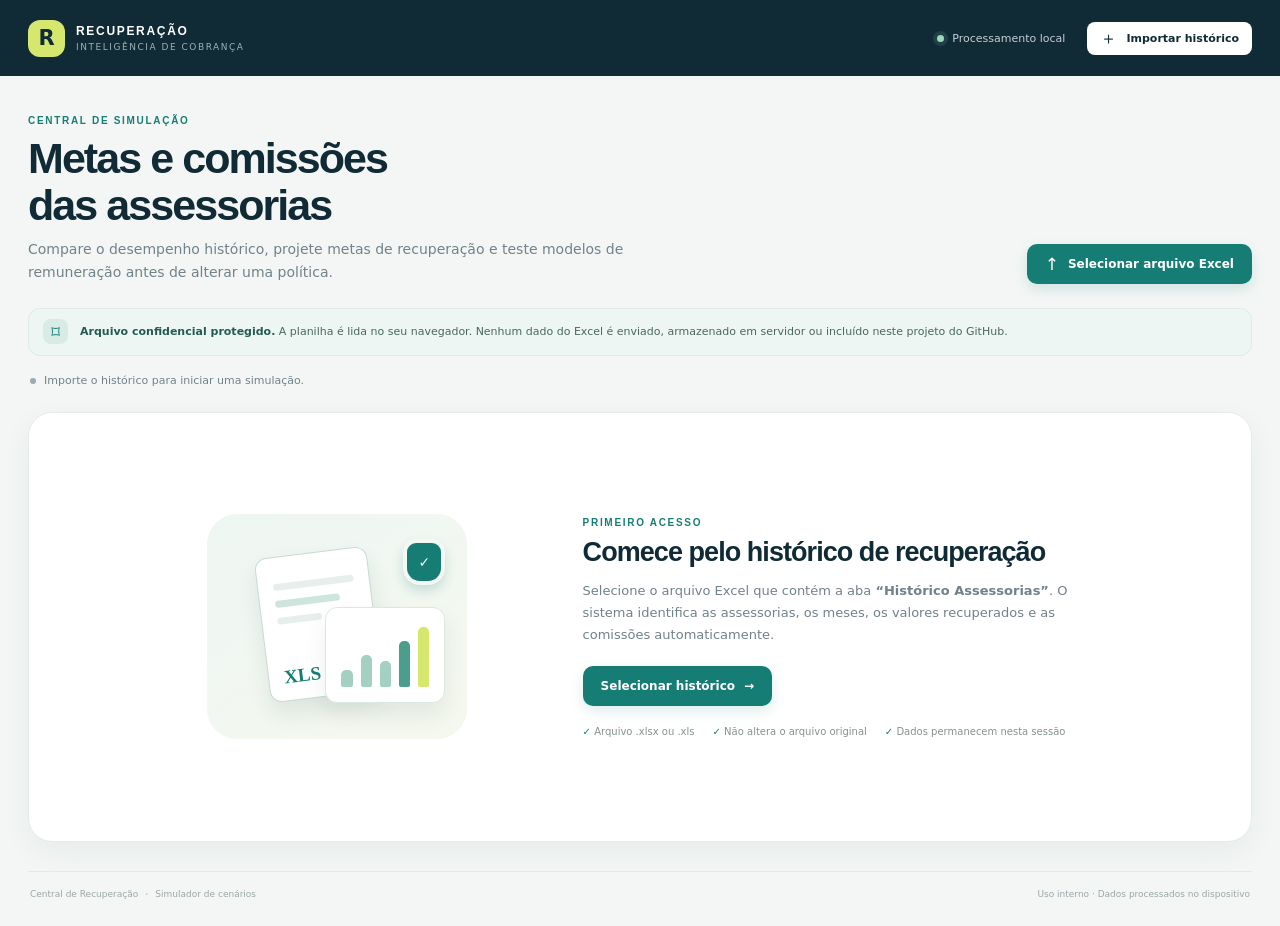
==== index.html @ 7d503f41 "v0.1" ====
<!doctype html>
<html lang="pt-BR">
<head>
  <meta charset="utf-8">
  <meta name="viewport" content="width=device-width, initial-scale=1">
  <meta name="theme-color" content="#102b35">
  <meta name="description" content="Simulador local de metas de recuperação e comissões por assessoria.">
  <title>Simulador de Recuperação | Central de Cobrança</title>
  <link rel="stylesheet" href="./css/styles.css">
  <script defer src="https://cdn.sheetjs.com/xlsx-0.20.3/package/dist/xlsx.full.min.js"></script>
  <script defer src="./js/app.js"></script>
</head>
<body>
  <div class="app-frame">
    <header class="topbar">
      <a class="brand" href="#inicio" aria-label="Central de cobrança - início">
        <span class="brand-mark">R</span>
        <span class="brand-copy"><strong>RECUPERAÇÃO</strong><small>INTELIGÊNCIA DE COBRANÇA</small></span>
      </a>
      <div class="topbar-right">
        <span class="local-indicator"><i></i> Processamento local</span>
        <button class="button button-light button-sm" id="importTopBtn" type="button">
          <span class="button-icon">＋</span> Importar histórico
        </button>
      </div>
    </header>

    <main class="main-content" id="inicio">
      <section class="page-heading">
        <div>
          <p class="eyebrow">CENTRAL DE SIMULAÇÃO</p>
          <h1>Metas e comissões<br class="mobile-break"> das assessorias</h1>
          <p class="heading-description">Compare o desempenho histórico, projete metas de recuperação e teste modelos de remuneração antes de alterar uma política.</p>
        </div>
        <div class="heading-actions">
          <button class="button button-primary" id="importMainBtn" type="button">
            <span class="button-icon">↑</span> Selecionar arquivo Excel
          </button>
          <button class="button button-quiet hidden" id="clearDataBtn" type="button">Remover dados da sessão</button>
          <input class="visually-hidden" id="fileInput" type="file" accept=".xlsx,.xls,.xlsm" aria-label="Selecionar arquivo de histórico">
        </div>
      </section>

      <section class="privacy-strip" aria-label="Aviso de privacidade">
        <span class="privacy-icon">⌑</span>
        <p><strong>Arquivo confidencial protegido.</strong> A planilha é lida no seu navegador. Nenhum dado do Excel é enviado, armazenado em servidor ou incluído neste projeto do GitHub.</p>
      </section>

      <div class="status-line" id="statusLine" role="status" aria-live="polite">
        <span class="status-dot"></span><span id="statusText">Importe o histórico para iniciar uma simulação.</span>
        <span class="status-file" id="statusFile"></span>
      </div>

      <section class="empty-state" id="emptyState">
        <div class="empty-illustration" aria-hidden="true">
          <div class="sheet-shape"><span></span><span></span><span></span><b> XLS</b></div>
          <div class="chart-shape"><i></i><i></i><i></i><i></i><i></i></div>
          <div class="shield-shape">✓</div>
        </div>
        <div class="empty-copy">
          <p class="eyebrow">PRIMEIRO ACESSO</p>
          <h2>Comece pelo histórico de recuperação</h2>
          <p>Selecione o arquivo Excel que contém a aba <strong>“Histórico Assessorias”</strong>. O sistema identifica as assessorias, os meses, os valores recuperados e as comissões automaticamente.</p>
          <button class="button button-primary" id="emptyImportBtn" type="button">Selecionar histórico <span>→</span></button>
          <div class="empty-hints">
            <span>✓ Arquivo .xlsx ou .xls</span>
            <span>✓ Não altera o arquivo original</span>
            <span>✓ Dados permanecem nesta sessão</span>
          </div>
        </div>
      </section>

      <div class="workspace hidden" id="workspace">
        <section class="filter-bar" aria-label="Filtros do relatório">
          <div class="filter-intro"><span class="filter-glyph">≡</span><div><strong>Recorte de análise</strong><small>Defina quais meses entram nos cálculos</small></div></div>
          <div class="filter-control">
            <label for="agencyFilter">Assessoria</label>
            <select id="agencyFilter"><option value="ALL">Todas</option></select>
          </div>
          <div class="filter-control filter-month">
            <label for="startMonth">De</label>
            <select id="startMonth"></select>
          </div>
          <div class="filter-control filter-month">
            <label for="endMonth">Até</label>
            <select id="endMonth"></select>
          </div>
          <label class="toggle-control" for="includePartial"><input id="includePartial" type="checkbox"><span class="toggle-track"></span><span>Incluir mês parcial</span></label>
        </section>

        <div class="data-context" id="dataContext"></div>

        <section class="metric-grid" id="overviewMetrics" aria-label="Indicadores do período">
          <article class="metric-card metric-primary"><div class="metric-label">Recuperação bruta</div><div class="metric-value" id="metricRecovered">—</div><div class="metric-foot" id="metricRecoveredFoot">No período selecionado</div><span class="metric-mark">R$</span></article>
          <article class="metric-card"><div class="metric-label">Recuperação média mensal</div><div class="metric-value" id="metricMonthly">—</div><div class="metric-foot">Soma das médias por assessoria</div><span class="metric-mark">↗</span></article>
          <article class="metric-card"><div class="metric-label">Comissões históricas</div><div class="metric-value" id="metricCommission">—</div><div class="metric-foot">Comissões registradas no período</div><span class="metric-mark">％</span></article>
          <article class="metric-card"><div class="metric-label">Custo sobre recuperação</div><div class="metric-value" id="metricCost">—</div><div class="metric-foot">Comissão ÷ valor recuperado</div><span class="metric-mark">◇</span></article>
        </section>

        <nav class="tabs" aria-label="Seções do simulador" role="tablist">
          <button class="tab-button active" role="tab" aria-selected="true" data-tab="overview">Visão geral</button>
          <button class="tab-button" role="tab" aria-selected="false" data-tab="targets">Simular metas</button>
          <button class="tab-button" role="tab" aria-selected="false" data-tab="commissions">Tabelas de comissão</button>
          <button class="tab-button" role="tab" aria-selected="false" data-tab="policy">Política atual</button>
          <button class="tab-button" role="tab" aria-selected="false" data-tab="history">Histórico detalhado</button>
        </nav>

        <section class="tab-panel" id="panel-overview" role="tabpanel">
          <div class="section-heading">
            <div><p class="eyebrow">LEITURA DO DESEMPENHO</p><h2>Panorama das assessorias</h2><p>Uma leitura consolidada do resultado e do custo de recuperação no recorte escolhido.</p></div>
            <span class="section-chip" id="overviewPeriodChip">—</span>
          </div>
          <div class="overview-grid">
            <article class="surface-card ranking-card">
              <div class="card-heading"><div><h3>Recuperação por assessoria</h3><p>Valor bruto acumulado no período</p></div><span class="mini-legend"><i></i> Recuperado</span></div>
              <div class="ranking-list" id="rankingChart"></div>
            </article>
            <article class="surface-card insight-card">
              <div class="card-heading"><div><h3>Leitura rápida</h3><p>Indicadores para orientar a simulação</p></div><span class="insight-icon">✳</span></div>
              <div class="insight-content" id="insightContent"></div>
            </article>
          </div>
          <article class="surface-card table-card">
            <div class="card-heading"><div><h3>Resumo por assessoria</h3><p>Valores médios por mês com dados disponíveis</p></div><button class="text-button" id="goTargetsBtn" type="button">Simular metas <span>→</span></button></div>
            <div class="table-wrap"><table><thead><tr><th>Assessoria</th><th class="numeric">Meses com dados</th><th class="numeric">Recuperado no período</th><th class="numeric">Média mensal</th><th class="numeric">Comissão média</th><th class="numeric">Custo efetivo</th></tr></thead><tbody id="overviewTableBody"></tbody></table></div>
          </article>
        </section>

        <section class="tab-panel hidden" id="panel-targets" role="tabpanel">
          <div class="section-heading">
            <div><p class="eyebrow">PROJEÇÃO DE RESULTADOS</p><h2>Quanto precisam recuperar?</h2><p>Defina uma meta de crescimento sobre a referência histórica e veja o valor adicional necessário.</p></div>
            <span class="section-chip chip-accent">Simulação editável</span>
          </div>
          <div class="simulator-controls surface-card">
            <div class="control-block control-baseline"><label for="baselineMode">Referência para a meta</label><select id="baselineMode"><option value="average">Média mensal do período</option><option value="last">Último mês completo disponível</option></select><small id="baselineHint">A média considera apenas os meses em que a assessoria possui registro.</small></div>
            <div class="control-block control-basis"><label for="targetBasis">Indicador de recuperação</label><select id="targetBasis"><option value="recovered">Recuperado bruto</option><option value="active">Recuperado ativo</option></select><small>O valor escolhido será a base para calcular a meta.</small></div>
            <div class="control-block control-growth"><div class="growth-label"><label for="growthNumber">Aumento sobre a referência</label><div class="growth-input-wrap"><input id="growthNumber" type="number" min="0" max="300" step="1" value="10"><span>%</span></div></div><input id="growthSlider" type="range" min="0" max="100" step="1" value="10"><div class="range-markers"><span>0%</span><span>50%</span><span>100%</span></div></div>
          </div>
          <div class="target-highlight" id="targetHighlight"></div>
          <article class="surface-card table-card">
            <div class="card-heading"><div><h3>Meta individual por assessoria</h3><p>Projeção mensal e evolução sobre o histórico</p></div><button class="button button-outline button-sm" id="exportTargetsBtn" type="button">↓ Exportar tabela</button></div>
            <div class="table-wrap"><table><thead><tr><th>Assessoria</th><th class="numeric">Base mensal</th><th class="numeric">Meta mensal</th><th class="numeric">Aumento necessário</th><th class="numeric">Projeção anual</th><th class="numeric">Crescimento</th></tr></thead><tbody id="targetsTableBody"></tbody></table></div>
            <p class="table-note">A projeção anual multiplica a meta mensal por 12. É uma referência matemática, não uma previsão de sazonalidade.</p>
          </article>
        </section>

        <section class="tab-panel hidden" id="panel-commissions" role="tabpanel">
          <div class="section-heading">
            <div><p class="eyebrow">CENÁRIOS DE INCENTIVO</p><h2>Monte uma tabela de comissão</h2><p>Teste percentuais crescentes conforme o valor bruto recuperado, por assessoria ou para todas.</p></div>
            <span class="section-chip chip-accent">Não altera a política vigente</span>
          </div>
          <div class="commission-layout">
            <article class="surface-card rule-editor">
              <div class="card-heading"><div><h3>Configuração da tabela</h3><p>Faixas de recuperação e taxas aplicadas</p></div><span class="editor-icon">％</span></div>
              <div class="rule-top-controls">
                <div class="control-block"><label for="ruleScope">Tabela aplicada a</label><select id="ruleScope"><option value="ALL">Todas as assessorias</option></select></div>
                <div class="control-block"><label for="commissionMode">Forma de cálculo</label><select id="commissionMode"><option value="progressive">Progressiva por faixa</option><option value="attained">Taxa da faixa atingida</option></select></div>
              </div>
              <div class="mode-explainer" id="modeExplainer">Na forma progressiva, cada percentual incide apenas sobre a parcela do valor dentro daquela faixa.</div>
              <div class="tier-table-wrap"><table class="tier-table"><thead><tr><th>A partir de</th><th>Taxa</th><th aria-label="Ações"></th></tr></thead><tbody id="tiersTableBody"></tbody></table></div>
              <div class="rule-actions"><button class="button button-outline button-sm" id="addTierBtn" type="button">＋ Adicionar faixa</button><button class="text-button" id="resetRulesBtn" type="button">Restaurar taxa de referência</button></div>
              <div class="reference-rate" id="referenceRate"></div>
              <div class="editor-footnote"><strong>Importante:</strong> a taxa histórica efetiva é uma referência agregada. A comissão original depende também da faixa de atraso e do tipo de contrato; portanto, uma tabela baseada apenas no valor bruto é uma nova hipótese de remuneração, não uma reprodução exata do cálculo atual.</div>
            </article>
            <article class="surface-card commission-preview">
              <div class="card-heading"><div><h3>Prévia da comissão</h3><p>Impacto na meta mensal projetada</p></div><span class="preview-tag">Ao mês</span></div>
              <div id="commissionPreviewMetrics" class="preview-metrics"></div>
              <div class="preview-foot" id="commissionPreviewFoot"></div>
            </article>
          </div>
          <article class="surface-card table-card comparison-card">
            <div class="card-heading"><div><h3>Comparativo de custo por assessoria</h3><p>Comissão histórica média versus novo cenário aplicado à meta</p></div><button class="button button-outline button-sm" id="exportCommissionBtn" type="button">↓ Exportar comparação</button></div>
            <div class="table-wrap"><table><thead><tr><th>Assessoria</th><th class="numeric">Meta de recuperação</th><th class="numeric">Comissão histórica</th><th class="numeric">Comissão simulada</th><th class="numeric">Variação de custo</th><th class="numeric">Líquido após comissão</th></tr></thead><tbody id="commissionTableBody"></tbody></table></div>
            <p class="table-note">O cenário é calculado sobre a meta bruta projetada. Não considera impostos, custos fixos, inadimplência futura ou margem de contribuição da empresa.</p>
          </article>
        </section>

        <section class="tab-panel hidden" id="panel-policy" role="tabpanel">
          <div class="section-heading">
            <div><p class="eyebrow">REFERÊNCIA DO ARQUIVO</p><h2>Política de comissão por atraso</h2><p>Faixas lidas da seção “Política de Comissionamento” da planilha importada.</p></div><span class="section-chip">Somente leitura</span>
          </div>
          <div class="policy-callout"><span class="callout-symbol">i</span><p>Esta tabela é mantida como referência do modelo atual. A simulação por volume recuperado é independente e não substitui automaticamente as regras B2C/B2B por atraso.</p></div>
          <article class="surface-card table-card">
            <div class="card-heading"><div><h3>Percentuais por faixa de atraso</h3><p>Comissão conforme atraso do título</p></div><span class="policy-source" id="policySource">Origem: arquivo importado</span></div>
            <div class="table-wrap"><table><thead><tr><th>Faixa de atraso (dias)</th><th class="numeric">Comissão B2C</th><th class="numeric">Comissão B2B</th></tr></thead><tbody id="policyTableBody"></tbody></table></div>
          </article>
          <div class="policy-foot" id="policyFoot"></div>
        </section>

        <section class="tab-panel hidden" id="panel-history" role="tabpanel">
          <div class="section-heading">
            <div><p class="eyebrow">DADOS DE ORIGEM</p><h2>Histórico detalhado</h2><p>Registros utilizados nos cálculos. Linhas de totalização do Excel são ignoradas para evitar duplicidade.</p></div><button class="button button-outline button-sm" id="exportHistoryBtn" type="button">↓ Exportar histórico filtrado</button>
          </div>
          <div class="history-toolbar"><div class="history-search"><span>⌕</span><input type="search" id="historySearch" placeholder="Buscar assessoria ou mês" aria-label="Buscar assessoria ou mês"></div><span class="history-count" id="historyCount"></span></div>
          <article class="surface-card table-card">
            <div class="table-wrap history-table-wrap"><table><thead><tr><th>Assessoria</th><th>Mês</th><th class="numeric">Cobrança</th><th class="numeric">Recuperado bruto</th><th class="numeric">Ativo</th><th class="numeric">Cancelado</th><th class="numeric">Comissão</th><th class="numeric">Conversão</th><th class="numeric">Custo / recuperação</th></tr></thead><tbody id="historyTableBody"></tbody></table></div>
          </article>
        </section>
      </div>

      <footer class="app-footer"><span>Central de Recuperação <b>·</b> Simulador de cenários</span><span>Uso interno · Dados processados no dispositivo</span></footer>
    </main>
  </div>
  <div class="toast" id="toast" role="status" aria-live="polite"></div>
</body>
</html>
---- css/styles.css ----
:root {
  --ink: #172e37;
  --ink-soft: #38515b;
  --muted: #71828a;
  --muted-2: #93a0a6;
  --line: #e5ebed;
  --line-strong: #d6e0e3;
  --paper: #f3f6f5;
  --surface: #ffffff;
  --navy: #102b35;
  --navy-2: #183d47;
  --teal: #167d75;
  --teal-dark: #0d625c;
  --teal-soft: #e7f4f1;
  --mint: #a8d8c9;
  --lime: #d6e76d;
  --amber: #c78e3e;
  --amber-soft: #fbf3e6;
  --red: #bd5b56;
  --green: #21816c;
  --shadow: 0 10px 30px rgba(18, 48, 58, .055);
  --radius: 18px;
}

* { box-sizing: border-box; }
html { scroll-behavior: smooth; }
body { margin: 0; background: var(--paper); color: var(--ink); font-family: "Segoe UI", system-ui, -apple-system, sans-serif; font-size: 14px; -webkit-font-smoothing: antialiased; }
button, input, select { font: inherit; }
button { cursor: pointer; }
button:focus-visible, input:focus-visible, select:focus-visible { outline: 3px solid rgba(22, 125, 117, .22); outline-offset: 2px; }
.hidden { display: none !important; }
.visually-hidden { position: absolute !important; width: 1px; height: 1px; padding: 0; margin: -1px; overflow: hidden; clip: rect(0,0,0,0); white-space: nowrap; border: 0; }

.app-frame { min-height: 100vh; }
.topbar { height: 76px; padding: 0 max(28px, calc((100vw - 1400px) / 2)); display: flex; align-items: center; justify-content: space-between; background: var(--navy); color: #fff; }
.brand { display: inline-flex; align-items: center; gap: 11px; text-decoration: none; color: inherit; }
.brand-mark { width: 37px; height: 37px; border-radius: 12px; display: grid; place-items: center; color: var(--navy); background: var(--lime); font: 800 21px "Segoe UI", system-ui, sans-serif; }
.brand-copy { display: flex; flex-direction: column; line-height: 1.15; gap: 4px; }
.brand-copy strong { font: 800 12px "Segoe UI", sans-serif; letter-spacing: .14em; }
.brand-copy small { color: #9db3b8; font-size: 9px; letter-spacing: .17em; }
.topbar-right { display: flex; align-items: center; gap: 22px; }
.local-indicator { color: #c2d1d4; font-size: 11px; display: inline-flex; align-items: center; gap: 8px; }
.local-indicator i { width: 7px; height: 7px; background: #9dd8be; border-radius: 50%; box-shadow: 0 0 0 4px rgba(157,216,190,.12); }

.main-content { width: min(1400px, calc(100% - 56px)); margin: 0 auto; padding: 39px 0 22px; }
.page-heading { display: flex; justify-content: space-between; align-items: flex-end; gap: 30px; margin-bottom: 24px; }
.eyebrow { margin: 0 0 9px; color: var(--teal); font: 800 10px "Segoe UI", sans-serif; letter-spacing: .17em; }
h1, h2, h3, p { margin-top: 0; }
h1 { margin-bottom: 9px; color: var(--navy); font: 800 clamp(28px, 3.6vw, 43px)/1.09 "Segoe UI", sans-serif; letter-spacing: -.045em; }
.heading-description { max-width: 660px; margin: 0; color: var(--muted); font-size: 14px; line-height: 1.65; }
.heading-actions { display: flex; align-items: center; gap: 12px; flex-shrink: 0; }
.button { border: 1px solid transparent; border-radius: 10px; display: inline-flex; align-items: center; justify-content: center; gap: 9px; padding: 12px 17px; font-weight: 700; font-size: 12px; transition: transform .15s ease, background .15s ease, border-color .15s ease; }
.button:hover { transform: translateY(-1px); }
.button-primary { color: #fff; background: var(--teal); box-shadow: 0 5px 13px rgba(22,125,117,.15); }
.button-primary:hover { background: var(--teal-dark); }
.button-light { color: var(--navy); background: #fff; }
.button-light:hover { background: var(--lime); }
.button-outline { color: var(--teal-dark); background: #fff; border-color: #cbdedb; }
.button-outline:hover { background: var(--teal-soft); border-color: #a9cfca; }
.button-quiet { padding: 9px 11px; color: var(--muted); background: transparent; font-size: 11px; }
.button-quiet:hover { color: var(--red); background: #fff1ef; }
.button-sm { padding: 9px 12px; font-size: 11px; border-radius: 8px; }
.button-icon { font-size: 17px; font-weight: 500; line-height: 10px; }

.privacy-strip { min-height: 48px; padding: 10px 14px; display: flex; align-items: center; gap: 12px; border: 1px solid #dcebe6; border-radius: 12px; background: #edf6f2; color: #49675f; }
.privacy-icon { flex: 0 0 25px; width: 25px; height: 25px; display: grid; place-items: center; border-radius: 8px; color: var(--teal); background: #d8ebe4; font-size: 17px; }
.privacy-strip p { margin: 0; font-size: 11px; line-height: 1.5; }
.privacy-strip strong { color: #245b50; }
.status-line { min-height: 28px; margin: 11px 2px 17px; display: flex; align-items: center; gap: 8px; color: var(--muted); font-size: 11px; }
.status-dot { width: 6px; height: 6px; border-radius: 50%; background: #9cabb0; }
.status-line.success .status-dot { background: var(--green); }
.status-line.error .status-dot { background: var(--red); }
.status-file { margin-left: auto; max-width: 40%; overflow: hidden; text-overflow: ellipsis; white-space: nowrap; color: #9aa7ac; }

.empty-state { min-height: 430px; padding: 54px 8%; display: flex; align-items: center; justify-content: center; gap: clamp(40px, 9vw, 125px); border: 1px solid var(--line); border-radius: 24px; background: var(--surface); box-shadow: var(--shadow); }
.empty-illustration { width: 260px; height: 225px; flex: 0 0 260px; position: relative; border-radius: 30px; background: linear-gradient(145deg, #eef6f3, #f5f8ee); }
.sheet-shape { position: absolute; width: 113px; height: 145px; left: 55px; top: 38px; padding: 26px 15px 12px; display: flex; flex-direction: column; gap: 10px; border: 1px solid #c7dbd3; border-radius: 12px; background: white; box-shadow: 0 12px 22px rgba(22,68,63,.1); transform: rotate(-7deg); }
.sheet-shape span { height: 7px; border-radius: 3px; background: #e7efeb; }
.sheet-shape span:nth-child(2) { width: 80%; background: #cde5dc; }
.sheet-shape span:nth-child(3) { width: 55%; }
.sheet-shape b { position: absolute; left: 15px; bottom: 12px; color: var(--teal); font: 800 19px "Segoe UI"; }
.chart-shape { position: absolute; right: 22px; bottom: 36px; height: 96px; width: 120px; padding: 15px; display: flex; align-items: flex-end; gap: 8px; border: 1px solid #dbe8e1; border-radius: 12px; background: #fff; box-shadow: 0 12px 22px rgba(22,68,63,.08); }
.chart-shape i { flex: 1; border-radius: 5px 5px 2px 2px; background: #a4d0c2; }
.chart-shape i:nth-child(1) { height: 28%; }
.chart-shape i:nth-child(2) { height: 50%; }
.chart-shape i:nth-child(3) { height: 42%; }
.chart-shape i:nth-child(4) { height: 72%; background: #4b9e8b; }
.chart-shape i:nth-child(5) { height: 95%; background: var(--lime); }
.shield-shape { position: absolute; right: 22px; top: 25px; width: 42px; height: 46px; display: grid; place-items: center; color: #fff; background: var(--teal); border: 4px solid #f4f8f4; border-radius: 13px 13px 17px 17px; font-weight: 800; box-shadow: 0 6px 12px rgba(22,125,117,.2); }
.empty-copy { max-width: 490px; }
.empty-copy h2 { margin-bottom: 11px; color: var(--navy); font: 800 27px/1.18 "Segoe UI", sans-serif; letter-spacing: -.035em; }
.empty-copy > p:not(.eyebrow) { margin-bottom: 20px; color: var(--muted); line-height: 1.7; font-size: 13px; }
.empty-hints { display: flex; flex-wrap: wrap; gap: 10px 18px; margin-top: 20px; color: #84928f; font-size: 10px; }
.empty-hints span::first-letter { color: var(--teal); }

.workspace { animation: fade-in .25s ease both; }
@keyframes fade-in { from { opacity: .35; transform: translateY(5px); } to { opacity: 1; transform: none; } }
.filter-bar { min-height: 82px; padding: 15px 18px; display: flex; align-items: center; gap: 16px; border: 1px solid var(--line); border-radius: 15px; background: var(--surface); box-shadow: var(--shadow); }
.filter-intro { min-width: 185px; display: flex; align-items: center; gap: 10px; margin-right: auto; }
.filter-glyph { width: 35px; height: 35px; display: grid; place-items: center; border-radius: 10px; background: var(--teal-soft); color: var(--teal); font-size: 20px; }
.filter-intro strong { display: block; margin-bottom: 4px; font-size: 12px; }
.filter-intro small { color: var(--muted-2); font-size: 10px; }
.filter-control { min-width: 135px; display: flex; flex-direction: column; gap: 5px; }
.filter-control label, .control-block label { color: #718189; font-size: 10px; font-weight: 700; }
select, .history-search input { height: 34px; padding: 0 30px 0 10px; border: 1px solid var(--line-strong); border-radius: 8px; color: var(--ink); background: #fff; font-size: 11px; font-weight: 600; }
select { appearance: none; background-image: url("data:image/svg+xml,%3Csvg xmlns='http://www.w3.org/2000/svg' width='12' height='12' viewBox='0 0 12 12'%3E%3Cpath d='m2 4 4 4 4-4' fill='none' stroke='%237b8b91' stroke-width='1.4'/%3E%3C/svg%3E"); background-repeat: no-repeat; background-position: right 10px center; }
.toggle-control { display: flex; align-items: center; gap: 8px; color: #63747b; font-size: 10px; white-space: nowrap; cursor: pointer; }
.toggle-control input { position: absolute; opacity: 0; }
.toggle-track { width: 30px; height: 17px; padding: 2px; display: block; border-radius: 20px; background: #d8e0e2; transition: background .15s; }
.toggle-track::after { content: ""; display: block; width: 13px; height: 13px; border-radius: 50%; background: white; box-shadow: 0 1px 3px #83929755; transition: transform .15s; }
.toggle-control input:checked + .toggle-track { background: var(--teal); }
.toggle-control input:checked + .toggle-track::after { transform: translateX(13px); }
.data-context { margin: 11px 2px 16px; color: #84939a; font-size: 10px; }
.data-context strong { color: var(--ink-soft); }

.metric-grid { display: grid; grid-template-columns: repeat(4, 1fr); gap: 14px; margin-bottom: 22px; }
.metric-card { position: relative; min-height: 117px; padding: 17px 19px; overflow: hidden; border: 1px solid var(--line); border-radius: 15px; background: white; box-shadow: var(--shadow); }
.metric-primary { color: #fff; border-color: var(--navy); background: var(--navy); }
.metric-label { position: relative; z-index: 1; margin-bottom: 12px; color: #8b999e; font-size: 10px; font-weight: 700; letter-spacing: .02em; }
.metric-primary .metric-label { color: #afc2c5; }
.metric-value { position: relative; z-index: 1; color: var(--navy); font: 800 clamp(19px, 2vw, 25px)/1 "Segoe UI", sans-serif; letter-spacing: -.04em; }
.metric-primary .metric-value { color: #fff; }
.metric-foot { position: relative; z-index: 1; margin-top: 9px; color: #a0adb1; font-size: 9px; }
.metric-primary .metric-foot { color: #93b5b3; }
.metric-mark { position: absolute; right: 15px; top: 14px; color: #e0e9e8; font: 800 33px "Segoe UI"; opacity: .48; }
.metric-primary .metric-mark { color: #8cbcb2; opacity: .25; }

.tabs { margin: 0 0 18px; display: flex; gap: 5px; padding: 5px; width: fit-content; max-width: 100%; overflow-x: auto; border: 1px solid var(--line); border-radius: 12px; background: #eaf0ee; }
.tab-button { min-height: 35px; padding: 0 16px; border: 0; border-radius: 8px; background: transparent; color: #78878c; white-space: nowrap; font-size: 11px; font-weight: 700; }
.tab-button:hover { color: var(--teal-dark); }
.tab-button.active { color: var(--navy); background: #fff; box-shadow: 0 2px 7px rgba(24,54,60,.08); }
.tab-panel { animation: fade-in .2s ease both; }
.section-heading { margin: 27px 0 17px; display: flex; align-items: flex-end; justify-content: space-between; gap: 20px; }
.section-heading .eyebrow { margin-bottom: 6px; }
.section-heading h2 { margin-bottom: 5px; color: var(--navy); font: 800 24px "Segoe UI", sans-serif; letter-spacing: -.035em; }
.section-heading p:not(.eyebrow) { margin-bottom: 0; color: var(--muted); font-size: 11px; line-height: 1.5; }
.section-chip { padding: 7px 10px; flex-shrink: 0; border: 1px solid var(--line); border-radius: 20px; color: #78888e; background: #fff; font-size: 10px; font-weight: 700; }
.chip-accent { border-color: #d5e9df; color: var(--teal); background: #edf7f2; }
.surface-card { border: 1px solid var(--line); border-radius: var(--radius); background: #fff; box-shadow: var(--shadow); }
.overview-grid { display: grid; grid-template-columns: 1.55fr 1fr; gap: 15px; margin-bottom: 15px; }
.ranking-card, .insight-card { min-height: 265px; padding: 20px 22px; }
.card-heading { min-height: 37px; margin-bottom: 15px; display: flex; align-items: flex-start; justify-content: space-between; gap: 15px; }
.card-heading h3 { margin: 0 0 4px; color: var(--navy); font: 800 14px "Segoe UI", sans-serif; letter-spacing: -.02em; }
.card-heading p { margin: 0; color: var(--muted-2); font-size: 10px; }
.mini-legend { color: #7d8e93; font-size: 9px; display: inline-flex; align-items: center; gap: 6px; }
.mini-legend i { width: 7px; height: 7px; border-radius: 2px; background: var(--teal); }
.ranking-list { display: flex; flex-direction: column; gap: 14px; padding-top: 7px; }
.ranking-row { display: grid; grid-template-columns: 92px 1fr 116px; align-items: center; gap: 13px; }
.ranking-name { color: #50646c; font-size: 10px; font-weight: 700; }
.ranking-track { height: 9px; overflow: hidden; border-radius: 9px; background: #edf1f0; }
.ranking-fill { height: 100%; border-radius: inherit; background: linear-gradient(90deg, #5aa796, #167d75); }
.ranking-value { color: #53666d; text-align: right; font: 700 10px "Segoe UI"; font-variant-numeric: tabular-nums; }
.insight-icon, .editor-icon { width: 31px; height: 31px; display: grid; place-items: center; flex-shrink: 0; border-radius: 9px; color: var(--teal); background: var(--teal-soft); font-size: 18px; }
.insight-content { display: grid; grid-template-columns: 1fr 1fr; gap: 12px; }
.insight-item { padding: 12px; border-radius: 11px; background: #f6f8f7; }
.insight-item span { display: block; margin-bottom: 7px; color: #8a989d; font-size: 9px; }
.insight-item strong { display: block; color: var(--navy); font: 800 16px "Segoe UI"; letter-spacing: -.03em; }
.insight-item small { display: block; margin-top: 4px; color: #94a0a3; font-size: 9px; line-height: 1.4; }
.insight-message { grid-column: 1/-1; padding: 10px 12px; border-left: 3px solid var(--lime); color: #65777d; background: #f9faf6; font-size: 10px; line-height: 1.55; }
.table-card { padding: 20px 22px 15px; margin-bottom: 15px; }
.table-card .card-heading { align-items: center; }
.text-button { padding: 5px 0; border: 0; color: var(--teal); background: transparent; font-size: 10px; font-weight: 800; white-space: nowrap; }
.text-button:hover { color: var(--teal-dark); }
.text-button span { font-size: 15px; vertical-align: -1px; }
.table-wrap { width: 100%; overflow-x: auto; }
table { width: 100%; border-collapse: collapse; font-size: 10px; }
th { padding: 11px 10px; border-bottom: 1px solid var(--line); color: #8b999e; text-align: left; font-size: 9px; font-weight: 800; letter-spacing: .045em; white-space: nowrap; }
td { padding: 12px 10px; border-bottom: 1px solid #edf0f0; color: #53666d; white-space: nowrap; }
tbody tr:last-child td { border-bottom: 0; }
tbody tr:hover td { background: #fafcfb; }
td:first-child { color: var(--navy); font-weight: 700; }
.numeric { text-align: right; font-variant-numeric: tabular-nums; }
.positive { color: var(--green) !important; }
.negative { color: var(--red) !important; }
.table-note { margin: 11px 0 0; color: #92a0a4; font-size: 9px; line-height: 1.5; }

.simulator-controls { padding: 19px 21px; display: grid; grid-template-columns: 1fr 1fr 1.2fr; align-items: center; gap: 22px; }
.control-block { min-width: 0; display: flex; flex-direction: column; gap: 8px; }
.control-block select { width: 100%; height: 39px; }
.control-block small { color: #98a4a7; font-size: 9px; line-height: 1.45; }
.growth-label { display: flex; justify-content: space-between; align-items: center; gap: 10px; }
.growth-label label { color: #718189; font-size: 10px; font-weight: 700; }
.growth-input-wrap { display: flex; align-items: center; gap: 4px; }
.growth-input-wrap input { width: 56px; height: 31px; padding: 0 6px; border: 1px solid #cfe0dc; border-radius: 7px; color: var(--teal-dark); font: 800 14px "Segoe UI"; text-align: center; }
.growth-input-wrap span { color: var(--teal); font-weight: 800; }
input[type=range] { width: 100%; accent-color: var(--teal); cursor: pointer; }
.range-markers { margin-top: -5px; display: flex; justify-content: space-between; color: #a0aaad; font-size: 9px; }
.target-highlight { margin: 15px 0; padding: 17px 20px; display: grid; grid-template-columns: minmax(180px, 1fr) repeat(3, minmax(130px, .75fr)); align-items: center; gap: 18px; border-radius: 14px; background: var(--navy); color: white; }
.target-intro span { display: block; margin-bottom: 5px; color: #9cb7b9; font-size: 9px; font-weight: 700; letter-spacing: .08em; text-transform: uppercase; }
.target-intro strong { display: block; color: #fff; font: 800 18px "Segoe UI"; }
.target-kpi { padding-left: 18px; border-left: 1px solid #ffffff25; }
.target-kpi span { display: block; margin-bottom: 6px; color: #a4bbbd; font-size: 9px; }
.target-kpi strong { color: #fff; font: 800 17px "Segoe UI"; }
.target-kpi strong.accent { color: var(--lime); }

.commission-layout { display: grid; grid-template-columns: minmax(0, 1.35fr) minmax(300px, .75fr); align-items: stretch; gap: 15px; }
.rule-editor, .commission-preview { padding: 20px 22px; }
.rule-top-controls { display: grid; grid-template-columns: 1fr 1fr; gap: 13px; margin-bottom: 13px; }
.rule-top-controls select { width: 100%; }
.mode-explainer { min-height: 38px; margin-bottom: 13px; padding: 10px 12px; border-radius: 9px; color: #62777c; background: #f2f7f5; font-size: 9px; line-height: 1.5; }
.tier-table-wrap { border: 1px solid var(--line); border-radius: 10px; overflow-x: auto; }
.tier-table th { background: #f8faf9; }
.tier-table td { padding: 8px 10px; }
.tier-table input { width: 100%; min-width: 100px; height: 31px; padding: 0 8px; border: 1px solid #dbe5e3; border-radius: 6px; color: #304951; font-size: 10px; font-weight: 700; }
.tier-table input.rate-input { width: 75px; min-width: 75px; color: var(--teal-dark); }
.tier-delete { width: 25px; height: 25px; border: 0; border-radius: 6px; color: #a4afb1; background: transparent; font-size: 17px; }
.tier-delete:hover { color: var(--red); background: #fff0ee; }
.rule-actions { margin-top: 12px; display: flex; align-items: center; justify-content: space-between; gap: 10px; }
.reference-rate { margin-top: 16px; padding-top: 13px; border-top: 1px solid var(--line); color: #859398; font-size: 9px; line-height: 1.5; }
.reference-rate strong { color: var(--teal-dark); }
.editor-footnote { margin-top: 12px; padding: 12px; border-radius: 9px; color: #886d48; background: #fbf6eb; font-size: 9px; line-height: 1.55; }
.editor-footnote strong { color: #79572e; }
.preview-tag { padding: 6px 9px; border-radius: 15px; color: var(--teal); background: var(--teal-soft); font-size: 9px; font-weight: 800; }
.preview-metrics { display: flex; flex-direction: column; gap: 0; }
.preview-line { padding: 14px 0; display: flex; align-items: center; justify-content: space-between; gap: 14px; border-bottom: 1px solid #edf1f0; }
.preview-line span { color: #7e8d91; font-size: 10px; }
.preview-line strong { color: var(--navy); font: 800 16px "Segoe UI"; text-align: right; }
.preview-line.primary strong { color: var(--teal); font-size: 21px; }
.preview-line small { display: block; margin-top: 3px; color: #9aa5a8; font-size: 9px; text-align: right; }
.preview-foot { margin-top: 14px; padding: 11px 12px; border-radius: 9px; color: #688078; background: #f0f7f3; font-size: 9px; line-height: 1.5; }
.comparison-card { margin-top: 15px; }

.policy-callout { margin: 15px 0; padding: 13px 15px; display: flex; align-items: center; gap: 11px; border: 1px solid #e9e3d4; border-radius: 11px; background: #fcf8f0; }
.callout-symbol { width: 23px; height: 23px; flex: 0 0 23px; display: grid; place-items: center; border-radius: 50%; color: #8c6c3e; background: #f2e7d1; font: 800 12px "Segoe UI"; }
.policy-callout p { margin: 0; color: #806f54; font-size: 10px; line-height: 1.55; }
.policy-source { color: #97a3a5; font-size: 9px; }
.policy-foot { margin-top: 12px; color: #849398; font-size: 10px; line-height: 1.6; }
.history-toolbar { margin: 15px 0 11px; display: flex; align-items: center; justify-content: space-between; gap: 15px; }
.history-search { width: min(300px, 100%); position: relative; }
.history-search > span { position: absolute; left: 10px; top: 7px; z-index: 1; color: #91a0a3; font-size: 16px; }
.history-search input { width: 100%; padding-left: 31px; }
.history-count { color: #97a3a6; font-size: 9px; }
.history-table-wrap { max-height: 480px; }
.history-table-wrap thead { position: sticky; top: 0; z-index: 1; background: #fff; }

.app-footer { margin-top: 29px; padding: 17px 2px 5px; display: flex; align-items: center; justify-content: space-between; gap: 15px; border-top: 1px solid #e2e9e7; color: #9aa7a8; font-size: 9px; }
.app-footer b { padding: 0 4px; color: #c1ccca; }
.toast { position: fixed; right: 24px; bottom: 22px; z-index: 10; max-width: min(420px, calc(100vw - 48px)); padding: 12px 16px; border-radius: 10px; color: white; background: var(--navy); box-shadow: 0 12px 28px #0f2b3535; font-size: 11px; opacity: 0; transform: translateY(9px); pointer-events: none; transition: all .2s ease; }
.toast.show { opacity: 1; transform: none; }
.toast.error { background: #823d3a; }

@media (max-width: 1100px) {
  .main-content { width: min(100% - 40px, 980px); }
  .filter-bar { flex-wrap: wrap; gap: 13px; }
  .filter-intro { flex-basis: 100%; }
  .filter-control { flex: 1; min-width: 110px; }
  .toggle-control { margin-top: 15px; }
  .metric-grid { grid-template-columns: repeat(2, 1fr); }
  .overview-grid { grid-template-columns: 1fr; }
  .target-highlight { grid-template-columns: repeat(3, 1fr); }
  .target-intro { grid-column: 1/-1; }
  .target-kpi:first-of-type { padding-left: 0; border-left: 0; }
}
@media (max-width: 760px) {
  .topbar { height: 65px; padding: 0 18px; }
  .brand-mark { width: 33px; height: 33px; }
  .brand-copy strong { font-size: 10px; }
  .brand-copy small { font-size: 8px; }
  .topbar-right { gap: 10px; }
  .topbar-right .local-indicator { display: none; }
  .topbar-right .button { padding: 9px 10px; font-size: 10px; }
  .main-content { width: calc(100% - 30px); padding-top: 28px; }
  .page-heading { display: block; margin-bottom: 20px; }
  h1 { font-size: 34px; }
  .mobile-break { display: none; }
  .heading-description { font-size: 12px; }
  .heading-actions { margin-top: 17px; }
  .heading-actions .button-primary { width: 100%; }
  .privacy-strip { align-items: flex-start; }
  .privacy-strip p { font-size: 10px; }
  .status-file { max-width: 35%; }
  .empty-state { min-height: auto; padding: 30px 22px; display: block; }
  .empty-illustration { width: 220px; height: 175px; margin: 0 auto 30px; transform: scale(.85); transform-origin: center; }
  .empty-copy h2 { font-size: 23px; }
  .empty-copy > p:not(.eyebrow) { font-size: 12px; }
  .empty-hints { gap: 8px 12px; font-size: 9px; }
  .filter-bar { padding: 15px; gap: 12px; }
  .filter-intro { min-width: 100%; }
  .filter-control { min-width: calc(50% - 8px); }
  .filter-month { min-width: calc(50% - 8px); }
  .toggle-control { margin-top: 0; flex-basis: 100%; }
  .metric-grid { gap: 9px; }
  .metric-card { min-height: 105px; padding: 14px; }
  .metric-value { font-size: 20px; }
  .metric-label { font-size: 9px; }
  .metric-foot { font-size: 8px; }
  .metric-mark { right: 10px; top: 9px; font-size: 25px; }
  .tabs { width: 100%; border-radius: 10px; }
  .tab-button { padding: 0 12px; font-size: 10px; }
  .section-heading { align-items: flex-start; margin-top: 23px; }
  .section-heading h2 { font-size: 21px; }
  .section-chip { font-size: 8px; padding: 6px 8px; }
  .ranking-card, .insight-card, .table-card, .rule-editor, .commission-preview { padding: 16px; }
  .ranking-row { grid-template-columns: 72px 1fr 95px; gap: 8px; }
  .ranking-name, .ranking-value { font-size: 9px; }
  .insight-content { gap: 8px; }
  .insight-item { padding: 10px; }
  .insight-item strong { font-size: 14px; }
  .simulator-controls { grid-template-columns: 1fr; gap: 15px; padding: 16px; }
  .target-highlight { padding: 16px; grid-template-columns: 1fr 1fr; gap: 14px; }
  .target-intro { grid-column: 1/-1; }
  .target-kpi { padding-left: 12px; }
  .target-kpi:nth-of-type(2) { padding-left: 0; border-left: 0; }
  .target-kpi strong { font-size: 15px; }
  .commission-layout { grid-template-columns: 1fr; }
  .rule-top-controls { grid-template-columns: 1fr; }
  .rule-actions { align-items: flex-start; flex-direction: column; }
  .history-toolbar { align-items: flex-start; flex-direction: column; }
  .app-footer { align-items: flex-start; flex-direction: column; gap: 7px; }
}
@media (max-width: 420px) {
  .topbar-right .button { font-size: 0; width: 37px; height: 37px; padding: 0; }
  .topbar-right .button-icon { font-size: 20px; }
  .metric-grid { grid-template-columns: 1fr 1fr; }
  .metric-card { min-height: 99px; }
  .metric-value { font-size: 17px; }
  .ranking-row { grid-template-columns: 62px 1fr 83px; }
  .ranking-value { font-size: 8px; }
  .section-heading { display: block; }
  .section-chip { display: inline-block; margin-top: 10px; }
  .target-kpi strong { font-size: 13px; }
}
@media print {
  body { background: #fff; }
  .topbar, .privacy-strip, .heading-actions, .filter-bar, .tabs, .button, .text-button, .app-footer, .status-line { display: none !important; }
  .main-content { width: 100%; padding: 0; }
  .surface-card, .metric-card { box-shadow: none; break-inside: avoid; }
  .tab-panel.hidden { display: none !important; }
  .tab-panel:not(.hidden) { display: block !important; }
}

.empty-state.drag-over, .page-heading.drag-over { outline: 2px dashed var(--teal); outline-offset: 5px; background-color: #f6fbf8; }
.muted-empty { color: #93a0a4; font-size: 10px; }
@media (prefers-reduced-motion: reduce) { *, *::before, *::after { scroll-behavior: auto !important; animation-duration: .01ms !important; animation-iteration-count: 1 !important; transition-duration: .01ms !important; } }
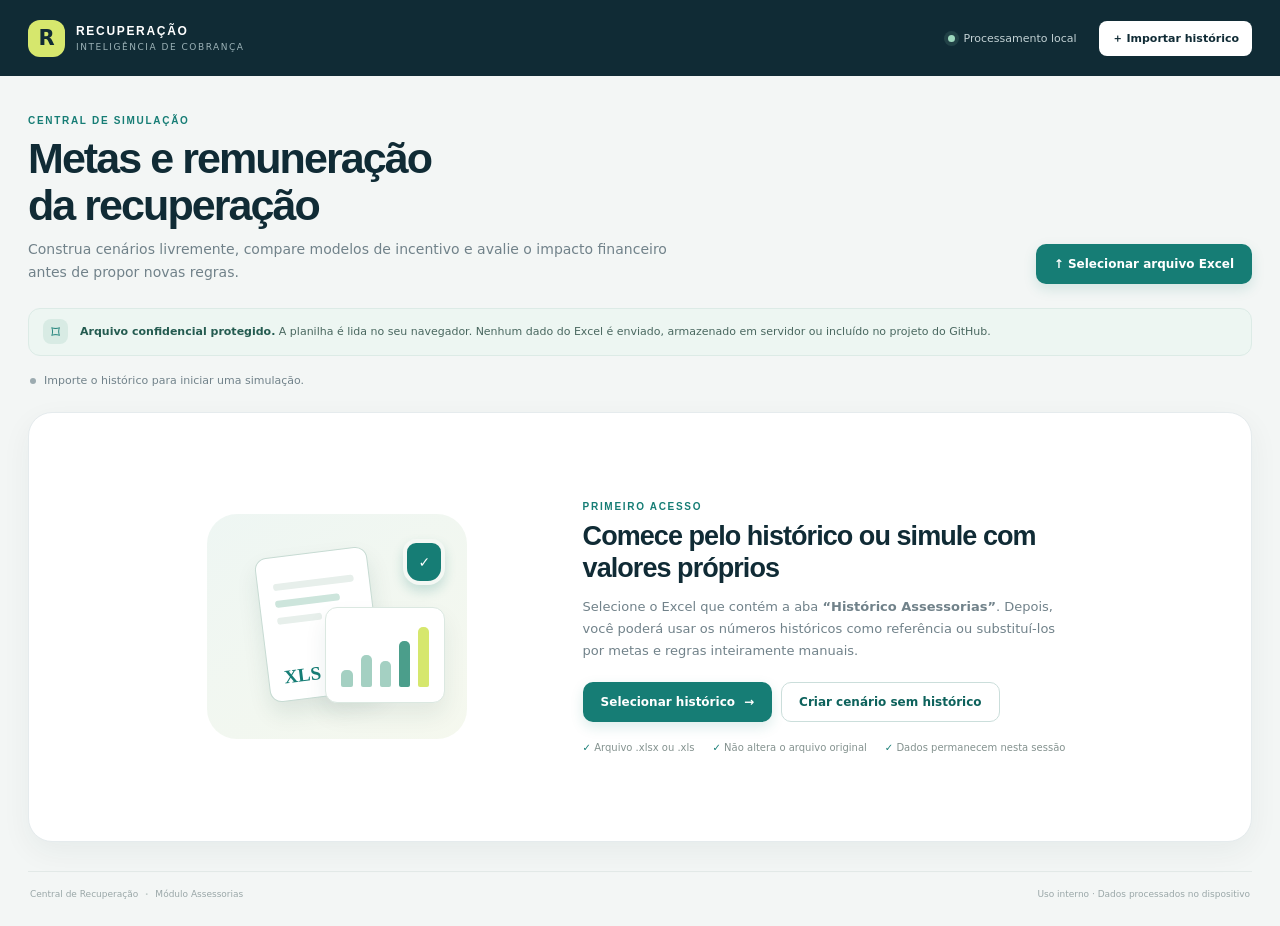
==== commit 8752b512: "v0.2" ====
--- a/index.html
+++ b/index.html
@@ -4,8 +4,8 @@
   <meta charset="utf-8">
   <meta name="viewport" content="width=device-width, initial-scale=1">
   <meta name="theme-color" content="#102b35">
-  <meta name="description" content="Simulador local de metas de recuperação e comissões por assessoria.">
-  <title>Simulador de Recuperação | Central de Cobrança</title>
+  <meta name="description" content="Simulador local de metas e comissões para assessorias de cobrança.">
+  <title>Central de Recuperação | Assessorias</title>
   <link rel="stylesheet" href="./css/styles.css">
   <script defer src="https://cdn.sheetjs.com/xlsx-0.20.3/package/dist/xlsx.full.min.js"></script>
   <script defer src="./js/app.js"></script>
@@ -13,15 +13,13 @@
 <body>
   <div class="app-frame">
     <header class="topbar">
-      <a class="brand" href="#inicio" aria-label="Central de cobrança - início">
+      <a class="brand" href="#inicio" aria-label="Central de recuperação - início">
         <span class="brand-mark">R</span>
         <span class="brand-copy"><strong>RECUPERAÇÃO</strong><small>INTELIGÊNCIA DE COBRANÇA</small></span>
       </a>
       <div class="topbar-right">
         <span class="local-indicator"><i></i> Processamento local</span>
-        <button class="button button-light button-sm" id="importTopBtn" type="button">
-          <span class="button-icon">＋</span> Importar histórico
-        </button>
+        <button class="button button-light button-sm" id="importTopBtn" type="button">＋ Importar histórico</button>
       </div>
     </header>
 
@@ -29,13 +27,11 @@
       <section class="page-heading">
         <div>
           <p class="eyebrow">CENTRAL DE SIMULAÇÃO</p>
-          <h1>Metas e comissões<br class="mobile-break"> das assessorias</h1>
-          <p class="heading-description">Compare o desempenho histórico, projete metas de recuperação e teste modelos de remuneração antes de alterar uma política.</p>
+          <h1>Metas e remuneração<br class="mobile-break"> da recuperação</h1>
+          <p class="heading-description">Construa cenários livremente, compare modelos de incentivo e avalie o impacto financeiro antes de propor novas regras.</p>
         </div>
         <div class="heading-actions">
-          <button class="button button-primary" id="importMainBtn" type="button">
-            <span class="button-icon">↑</span> Selecionar arquivo Excel
-          </button>
+          <button class="button button-primary" id="importMainBtn" type="button">↑ Selecionar arquivo Excel</button>
           <button class="button button-quiet hidden" id="clearDataBtn" type="button">Remover dados da sessão</button>
           <input class="visually-hidden" id="fileInput" type="file" accept=".xlsx,.xls,.xlsm" aria-label="Selecionar arquivo de histórico">
         </div>
@@ -43,7 +39,7 @@
 
       <section class="privacy-strip" aria-label="Aviso de privacidade">
         <span class="privacy-icon">⌑</span>
-        <p><strong>Arquivo confidencial protegido.</strong> A planilha é lida no seu navegador. Nenhum dado do Excel é enviado, armazenado em servidor ou incluído neste projeto do GitHub.</p>
+        <p><strong>Arquivo confidencial protegido.</strong> A planilha é lida no seu navegador. Nenhum dado do Excel é enviado, armazenado em servidor ou incluído no projeto do GitHub.</p>
       </section>
 
       <div class="status-line" id="statusLine" role="status" aria-live="polite">
@@ -53,154 +49,192 @@
 
       <section class="empty-state" id="emptyState">
         <div class="empty-illustration" aria-hidden="true">
-          <div class="sheet-shape"><span></span><span></span><span></span><b> XLS</b></div>
+          <div class="sheet-shape"><span></span><span></span><span></span><b>XLS</b></div>
           <div class="chart-shape"><i></i><i></i><i></i><i></i><i></i></div>
           <div class="shield-shape">✓</div>
         </div>
         <div class="empty-copy">
           <p class="eyebrow">PRIMEIRO ACESSO</p>
-          <h2>Comece pelo histórico de recuperação</h2>
-          <p>Selecione o arquivo Excel que contém a aba <strong>“Histórico Assessorias”</strong>. O sistema identifica as assessorias, os meses, os valores recuperados e as comissões automaticamente.</p>
-          <button class="button button-primary" id="emptyImportBtn" type="button">Selecionar histórico <span>→</span></button>
-          <div class="empty-hints">
-            <span>✓ Arquivo .xlsx ou .xls</span>
-            <span>✓ Não altera o arquivo original</span>
-            <span>✓ Dados permanecem nesta sessão</span>
-          </div>
+          <h2>Comece pelo histórico ou simule com valores próprios</h2>
+          <p>Selecione o Excel que contém a aba <strong>“Histórico Assessorias”</strong>. Depois, você poderá usar os números históricos como referência ou substituí-los por metas e regras inteiramente manuais.</p>
+          <div class="empty-actions">
+            <button class="button button-primary" id="emptyImportBtn" type="button">Selecionar histórico <span>→</span></button>
+            <button class="button button-outline" id="createManualScenarioBtn" type="button">Criar cenário sem histórico</button>
+          </div>
+          <div class="manual-scenario-setup hidden" id="manualScenarioSetup">
+            <label for="manualAgencyNames">Nome das assessorias (uma por linha)</label>
+            <textarea id="manualAgencyNames" rows="3" placeholder="Ex.:
+Assessoria Alfa
+Assessoria Beta
+Assessoria Gama"></textarea>
+            <button class="button button-primary" id="confirmManualScenarioBtn" type="button">Criar cenário livre</button>
+          </div>
+          <div class="empty-hints"><span>✓ Arquivo .xlsx ou .xls</span><span>✓ Não altera o arquivo original</span><span>✓ Dados permanecem nesta sessão</span></div>
         </div>
       </section>
 
       <div class="workspace hidden" id="workspace">
-        <section class="filter-bar" aria-label="Filtros do relatório">
-          <div class="filter-intro"><span class="filter-glyph">≡</span><div><strong>Recorte de análise</strong><small>Defina quais meses entram nos cálculos</small></div></div>
-          <div class="filter-control">
-            <label for="agencyFilter">Assessoria</label>
-            <select id="agencyFilter"><option value="ALL">Todas</option></select>
-          </div>
-          <div class="filter-control filter-month">
-            <label for="startMonth">De</label>
-            <select id="startMonth"></select>
-          </div>
-          <div class="filter-control filter-month">
-            <label for="endMonth">Até</label>
-            <select id="endMonth"></select>
-          </div>
-          <label class="toggle-control" for="includePartial"><input id="includePartial" type="checkbox"><span class="toggle-track"></span><span>Incluir mês parcial</span></label>
+        <nav class="module-nav" aria-label="Módulos da central">
+          <button class="module-button active" type="button" aria-current="page"><span class="module-symbol">▦</span><span>Assessorias</span></button>
+          <button class="module-button module-disabled" type="button" disabled aria-disabled="true"><span class="module-symbol">▤</span><span>B2B</span><small>Em desenvolvimento</small></button>
+        </nav>
+
+        <section class="filter-bar" id="historyFilters" aria-label="Filtros do histórico">
+          <div class="filter-intro"><span class="filter-glyph">≡</span><div><strong>Recorte do histórico</strong><small>Referência usada nas análises históricas</small></div></div>
+          <div class="filter-control"><label for="agencyFilter">Assessoria</label><select id="agencyFilter"><option value="ALL">Todas</option></select></div>
+          <div class="filter-control filter-month"><label for="startMonth">De</label><select id="startMonth"></select></div>
+          <div class="filter-control filter-month"><label for="endMonth">Até</label><select id="endMonth"></select></div>
+          <label class="toggle-control" for="includePartial"><input id="includePartial" type="checkbox"><span class="toggle-track"></span><span>Incluir parcial</span></label>
         </section>
 
         <div class="data-context" id="dataContext"></div>
-
-        <section class="metric-grid" id="overviewMetrics" aria-label="Indicadores do período">
+        <div class="study-toolbar">
+          <div><strong>Estudo atual</strong><span id="studyScopeLabel">Todas as assessorias · filtros do histórico aplicados</span></div>
+          <div class="study-actions">
+            <button class="button button-outline button-sm" id="exportStudyExcelBtn" type="button">↓ Exportar estudo Excel</button>
+            <button class="button button-primary button-sm" id="exportStudyPdfBtn" type="button">▤ Gerar relatório PDF</button>
+          </div>
+        </div>
+
+        <section class="metric-grid" id="overviewMetrics" aria-label="Indicadores do histórico">
           <article class="metric-card metric-primary"><div class="metric-label">Recuperação bruta</div><div class="metric-value" id="metricRecovered">—</div><div class="metric-foot" id="metricRecoveredFoot">No período selecionado</div><span class="metric-mark">R$</span></article>
           <article class="metric-card"><div class="metric-label">Recuperação média mensal</div><div class="metric-value" id="metricMonthly">—</div><div class="metric-foot">Soma das médias por assessoria</div><span class="metric-mark">↗</span></article>
           <article class="metric-card"><div class="metric-label">Comissões históricas</div><div class="metric-value" id="metricCommission">—</div><div class="metric-foot">Comissões registradas no período</div><span class="metric-mark">％</span></article>
           <article class="metric-card"><div class="metric-label">Custo sobre recuperação</div><div class="metric-value" id="metricCost">—</div><div class="metric-foot">Comissão ÷ valor recuperado</div><span class="metric-mark">◇</span></article>
         </section>
 
-        <nav class="tabs" aria-label="Seções do simulador" role="tablist">
+        <nav class="tabs" aria-label="Áreas do módulo Assessorias" role="tablist">
           <button class="tab-button active" role="tab" aria-selected="true" data-tab="overview">Visão geral</button>
-          <button class="tab-button" role="tab" aria-selected="false" data-tab="targets">Simular metas</button>
-          <button class="tab-button" role="tab" aria-selected="false" data-tab="commissions">Tabelas de comissão</button>
+          <button class="tab-button" role="tab" aria-selected="false" data-tab="targets">Metas e evolução</button>
+          <button class="tab-button" role="tab" aria-selected="false" data-tab="commissions">Comissões</button>
           <button class="tab-button" role="tab" aria-selected="false" data-tab="policy">Política atual</button>
           <button class="tab-button" role="tab" aria-selected="false" data-tab="history">Histórico detalhado</button>
         </nav>
 
         <section class="tab-panel" id="panel-overview" role="tabpanel">
           <div class="section-heading">
-            <div><p class="eyebrow">LEITURA DO DESEMPENHO</p><h2>Panorama das assessorias</h2><p>Uma leitura consolidada do resultado e do custo de recuperação no recorte escolhido.</p></div>
+            <div><p class="eyebrow">LEITURA DO DESEMPENHO</p><h2>Panorama das assessorias</h2><p>Uma leitura consolidada do resultado e do custo histórico de recuperação no recorte escolhido.</p></div>
             <span class="section-chip" id="overviewPeriodChip">—</span>
           </div>
           <div class="overview-grid">
-            <article class="surface-card ranking-card">
-              <div class="card-heading"><div><h3>Recuperação por assessoria</h3><p>Valor bruto acumulado no período</p></div><span class="mini-legend"><i></i> Recuperado</span></div>
-              <div class="ranking-list" id="rankingChart"></div>
-            </article>
-            <article class="surface-card insight-card">
-              <div class="card-heading"><div><h3>Leitura rápida</h3><p>Indicadores para orientar a simulação</p></div><span class="insight-icon">✳</span></div>
-              <div class="insight-content" id="insightContent"></div>
-            </article>
+            <article class="surface-card ranking-card"><div class="card-heading"><div><h3>Recuperação por assessoria</h3><p>Valor bruto acumulado no período</p></div><span class="mini-legend"><i></i> Recuperado</span></div><div class="ranking-list" id="rankingChart"></div></article>
+            <article class="surface-card insight-card"><div class="card-heading"><div><h3>Leitura rápida</h3><p>Indicadores para orientar os cenários</p></div><span class="insight-icon">✳</span></div><div class="insight-content" id="insightContent"></div></article>
           </div>
           <article class="surface-card table-card">
-            <div class="card-heading"><div><h3>Resumo por assessoria</h3><p>Valores médios por mês com dados disponíveis</p></div><button class="text-button" id="goTargetsBtn" type="button">Simular metas <span>→</span></button></div>
+            <div class="card-heading"><div><h3>Resumo por assessoria</h3><p>Valores médios por mês com dados disponíveis</p></div><button class="text-button" id="goTargetsBtn" type="button">Configurar metas →</button></div>
             <div class="table-wrap"><table><thead><tr><th>Assessoria</th><th class="numeric">Meses com dados</th><th class="numeric">Recuperado no período</th><th class="numeric">Média mensal</th><th class="numeric">Comissão média</th><th class="numeric">Custo efetivo</th></tr></thead><tbody id="overviewTableBody"></tbody></table></div>
           </article>
         </section>
 
         <section class="tab-panel hidden" id="panel-targets" role="tabpanel">
           <div class="section-heading">
-            <div><p class="eyebrow">PROJEÇÃO DE RESULTADOS</p><h2>Quanto precisam recuperar?</h2><p>Defina uma meta de crescimento sobre a referência histórica e veja o valor adicional necessário.</p></div>
-            <span class="section-chip chip-accent">Simulação editável</span>
-          </div>
-          <div class="simulator-controls surface-card">
-            <div class="control-block control-baseline"><label for="baselineMode">Referência para a meta</label><select id="baselineMode"><option value="average">Média mensal do período</option><option value="last">Último mês completo disponível</option></select><small id="baselineHint">A média considera apenas os meses em que a assessoria possui registro.</small></div>
-            <div class="control-block control-basis"><label for="targetBasis">Indicador de recuperação</label><select id="targetBasis"><option value="recovered">Recuperado bruto</option><option value="active">Recuperado ativo</option></select><small>O valor escolhido será a base para calcular a meta.</small></div>
-            <div class="control-block control-growth"><div class="growth-label"><label for="growthNumber">Aumento sobre a referência</label><div class="growth-input-wrap"><input id="growthNumber" type="number" min="0" max="300" step="1" value="10"><span>%</span></div></div><input id="growthSlider" type="range" min="0" max="100" step="1" value="10"><div class="range-markers"><span>0%</span><span>50%</span><span>100%</span></div></div>
+            <div><p class="eyebrow">CONSTRUTOR DE METAS</p><h2>Defina o resultado que deseja alcançar</h2><p>Use o histórico como ponto de partida, informe metas livres ou projete uma evolução composta mês a mês.</p></div>
+            <span class="section-chip chip-accent">Cenário editável</span>
+          </div>
+
+          <article class="surface-card target-builder">
+            <div class="builder-heading"><div><span class="step-number">1</span><div><h3>Escolha a base da meta</h3><p>Decida qual parte da recuperação será considerada.</p></div></div></div>
+            <div class="builder-grid">
+              <div class="control-block"><label for="targetBasis">Indicador de recuperação</label><select id="targetBasis"><option value="recovered">Recuperado bruto (ativo + cancelado)</option><option value="active">Somente recuperado ativo</option><option value="canceled">Somente recuperado cancelado</option><option value="combined">Ativo + cancelado (soma dos componentes)</option></select><small id="targetBasisHint">O indicador selecionado será usado na meta e na evolução.</small></div>
+              <div class="control-block"><label for="baselineMode">Referência histórica</label><select id="baselineMode"><option value="average">Média mensal do período</option><option value="last">Último mês completo com dado</option></select><small>A referência usa somente meses com valor disponível para o indicador.</small></div>
+              <div class="control-block"><label for="targetMode">Como deseja definir a meta?</label><select id="targetMode"><option value="history_growth">Crescimento sobre o histórico</option><option value="manual">Valor manual por assessoria</option><option value="monthly_growth">Aumento percentual a cada mês</option></select><small>Você pode alterar o método a qualquer momento.</small></div>
+            </div>
+            <div class="builder-divider"></div>
+            <div class="mode-controls" id="historyGrowthControls">
+              <div class="control-block control-growth"><div class="growth-label"><label for="growthNumber">Aumento inicial sobre a referência</label><div class="growth-input-wrap"><input id="growthNumber" type="number" min="0" max="1000" step="0.5" value="10"><span>%</span></div></div><input id="growthSlider" type="range" min="0" max="100" step="1" value="10"><div class="range-markers"><span>0%</span><span>50%</span><span>100%</span></div></div>
+              <p class="mode-description">A meta mensal será a média histórica (ou último mês disponível) acrescida do percentual informado. O valor fica constante ao longo da projeção.</p>
+            </div>
+            <div class="mode-controls hidden" id="monthlyGrowthControls">
+              <div class="control-block"><label for="monthlyGrowthRate">Crescimento composto mensal</label><div class="inline-suffix"><input id="monthlyGrowthRate" type="number" min="0" max="100" step="0.25" value="2"><span>% ao mês</span></div><small>Aplicado sobre a meta do mês anterior.</small></div>
+              <div class="control-block"><label for="projectionMonths">Quantidade de meses projetados</label><input id="projectionMonths" type="number" min="1" max="36" step="1" value="12"><small>Você pode projetar de 1 a 36 meses.</small></div>
+              <div class="control-block"><label for="growthNumberMonthly">Aumento inicial sobre a referência</label><div class="inline-suffix"><input id="growthNumberMonthly" type="number" min="0" max="1000" step="0.5" value="0"><span>% no mês 1</span></div><small>Opcional; depois incide o crescimento mensal composto.</small></div>
+            </div>
+            <div class="mode-controls hidden" id="manualControls">
+              <div class="control-block"><label for="manualFillValue">Valor para preencher todas as assessorias</label><div class="inline-suffix"><span>R$</span><input id="manualFillValue" type="number" min="0" step="100" placeholder="Ex.: 150000"></div><small>Depois de aplicar, você ainda poderá personalizar cada assessoria na tabela.</small></div>
+              <div class="control-block manual-apply-block"><label>Preenchimento em lote</label><button class="button button-outline" id="applyManualAllBtn" type="button">Aplicar valor a todas</button><small>O preenchimento substitui os valores manuais atuais.</small></div>
+              <p class="mode-description">No modo manual, não há obrigação de seguir a média histórica. Cada assessoria recebe uma meta fixa, editável individualmente.</p>
+            </div>
+            <div class="builder-footer"><span id="targetModeNote">A meta será calculada a partir da referência histórica.</span><span class="coverage-note" id="targetCoverageNote"></span></div>
+          </article>
+
+          <div class="agency-add-strip">
+            <div><strong>Precisa incluir outra assessoria?</strong><span>Adicione uma empresa ao estudo, mesmo que ela não exista no histórico.</span></div>
+            <div class="agency-add-controls"><input id="newAgencyName" type="text" maxlength="80" placeholder="Nome da assessoria" aria-label="Nome da nova assessoria"><button class="button button-outline button-sm" id="addAgencyBtn" type="button">＋ Adicionar</button></div>
           </div>
           <div class="target-highlight" id="targetHighlight"></div>
           <article class="surface-card table-card">
-            <div class="card-heading"><div><h3>Meta individual por assessoria</h3><p>Projeção mensal e evolução sobre o histórico</p></div><button class="button button-outline button-sm" id="exportTargetsBtn" type="button">↓ Exportar tabela</button></div>
-            <div class="table-wrap"><table><thead><tr><th>Assessoria</th><th class="numeric">Base mensal</th><th class="numeric">Meta mensal</th><th class="numeric">Aumento necessário</th><th class="numeric">Projeção anual</th><th class="numeric">Crescimento</th></tr></thead><tbody id="targetsTableBody"></tbody></table></div>
-            <p class="table-note">A projeção anual multiplica a meta mensal por 12. É uma referência matemática, não uma previsão de sazonalidade.</p>
+            <div class="card-heading"><div><h3>Metas por assessoria</h3><p>Edite diretamente as metas no modo manual. As demais colunas são recalculadas automaticamente.</p></div><button class="button button-outline button-sm" id="exportTargetsBtn" type="button">↓ Excel do estudo</button></div>
+            <div class="table-wrap"><table><thead><tr><th>Assessoria</th><th class="numeric">Referência mensal</th><th class="numeric">Meta mês 1</th><th class="numeric">Meta mês final</th><th class="numeric">Total projetado</th><th class="numeric">Aumento inicial</th></tr></thead><tbody id="targetsTableBody"></tbody></table></div>
+            <p class="table-note" id="targetTableNote">A referência é calculada somente com os meses em que o indicador possui dado válido.</p>
+          </article>
+          <article class="surface-card table-card evolution-card">
+            <div class="card-heading"><div><h3>Evolução mensal consolidada</h3><p>Soma das metas das assessorias em cada mês projetado.</p></div><span class="section-chip" id="evolutionPeriodChip">12 meses</span></div>
+            <div class="table-wrap"><table><thead><tr id="evolutionTableHead"></tr></thead><tbody id="evolutionTableBody"></tbody></table></div>
           </article>
         </section>
 
         <section class="tab-panel hidden" id="panel-commissions" role="tabpanel">
           <div class="section-heading">
-            <div><p class="eyebrow">CENÁRIOS DE INCENTIVO</p><h2>Monte uma tabela de comissão</h2><p>Teste percentuais crescentes conforme o valor bruto recuperado, por assessoria ou para todas.</p></div>
+            <div><p class="eyebrow">CONSTRUTOR DE INCENTIVOS</p><h2>Defina quando e quanto comissionar</h2><p>Crie faixas crescentes ou um gatilho que aumente a comissão de todos os valores quando a assessoria atingir determinado resultado.</p></div>
             <span class="section-chip chip-accent">Não altera a política vigente</span>
           </div>
           <div class="commission-layout">
             <article class="surface-card rule-editor">
-              <div class="card-heading"><div><h3>Configuração da tabela</h3><p>Faixas de recuperação e taxas aplicadas</p></div><span class="editor-icon">％</span></div>
+              <div class="card-heading"><div><h3>Regra de comissão</h3><p>Configure o escopo e a mecânica de remuneração</p></div><span class="editor-icon">％</span></div>
               <div class="rule-top-controls">
                 <div class="control-block"><label for="ruleScope">Tabela aplicada a</label><select id="ruleScope"><option value="ALL">Todas as assessorias</option></select></div>
-                <div class="control-block"><label for="commissionMode">Forma de cálculo</label><select id="commissionMode"><option value="progressive">Progressiva por faixa</option><option value="attained">Taxa da faixa atingida</option></select></div>
+                <div class="control-block"><label for="commissionMode">Mecânica da comissão</label><select id="commissionMode"><option value="progressive">Percentual progressivo por faixa</option><option value="attained">Percentual da faixa atingida</option><option value="threshold_bonus">Gatilho: bônus ao atingir uma meta</option></select></div>
+                <div class="control-block"><label for="commissionBasis">Base de cálculo da comissão</label><select id="commissionBasis"><option value="target">Mesmo indicador da meta</option><option value="recovered">Recuperado bruto</option><option value="active">Somente ativo</option><option value="canceled">Somente cancelado</option><option value="combined">Ativo + cancelado</option></select></div>
               </div>
               <div class="mode-explainer" id="modeExplainer">Na forma progressiva, cada percentual incide apenas sobre a parcela do valor dentro daquela faixa.</div>
-              <div class="tier-table-wrap"><table class="tier-table"><thead><tr><th>A partir de</th><th>Taxa</th><th aria-label="Ações"></th></tr></thead><tbody id="tiersTableBody"></tbody></table></div>
-              <div class="rule-actions"><button class="button button-outline button-sm" id="addTierBtn" type="button">＋ Adicionar faixa</button><button class="text-button" id="resetRulesBtn" type="button">Restaurar taxa de referência</button></div>
+              <div id="tierSettings">
+                <div class="tier-table-wrap"><table class="tier-table"><thead><tr><th>A partir de (R$)</th><th>Comissão (%)</th><th aria-label="Ações"></th></tr></thead><tbody id="tiersTableBody"></tbody></table></div>
+                <div class="rule-actions"><button class="button button-outline button-sm" id="addTierBtn" type="button">＋ Adicionar faixa</button><button class="text-button" id="resetRulesBtn" type="button">Restaurar taxa de referência</button></div>
+              </div>
+              <div id="triggerSettings" class="trigger-settings hidden">
+                <div class="trigger-callout"><strong>Como funciona:</strong> quando a assessoria alcançar o limite configurado, o bônus em pontos percentuais será aplicado sobre toda a base de comissão daquele mês — não apenas sobre o excedente.</div>
+                <div class="trigger-grid">
+                  <div class="control-block"><label for="triggerBasis">Indicador que libera o bônus</label><select id="triggerBasis"><option value="target">Mesmo indicador da meta</option><option value="recovered">Recuperado bruto</option><option value="active">Somente ativo</option><option value="canceled">Somente cancelado</option><option value="combined">Ativo + cancelado</option></select></div>
+                  <div class="control-block"><label for="triggerThreshold">Valor mínimo para liberar (R$)</label><input id="triggerThreshold" type="number" min="0" step="1000" value="500000"></div>
+                  <div class="control-block"><label for="triggerBaseRate">Comissão-base (%)</label><input id="triggerBaseRate" type="number" min="0" max="100" step="0.05" value="8"></div>
+                  <div class="control-block"><label for="triggerBonusRate">Acréscimo ao atingir (p.p.)</label><input id="triggerBonusRate" type="number" min="0" max="100" step="0.05" value="1"></div>
+                </div>
+                <div class="reference-rate" id="triggerReference"></div>
+              </div>
               <div class="reference-rate" id="referenceRate"></div>
-              <div class="editor-footnote"><strong>Importante:</strong> a taxa histórica efetiva é uma referência agregada. A comissão original depende também da faixa de atraso e do tipo de contrato; portanto, uma tabela baseada apenas no valor bruto é uma nova hipótese de remuneração, não uma reprodução exata do cálculo atual.</div>
+              <div class="editor-footnote"><strong>Nota de interpretação:</strong> o histórico disponível é agregado por assessoria e mês, não contém a lista individual de títulos. O gatilho simula o efeito financeiro sobre o total da base escolhida; não faz auditoria ou recálculo título a título.</div>
             </article>
             <article class="surface-card commission-preview">
-              <div class="card-heading"><div><h3>Prévia da comissão</h3><p>Impacto na meta mensal projetada</p></div><span class="preview-tag">Ao mês</span></div>
+              <div class="card-heading"><div><h3>Prévia financeira</h3><p>Impacto do cenário atual sobre o resultado projetado</p></div><span class="preview-tag">Mês 1</span></div>
               <div id="commissionPreviewMetrics" class="preview-metrics"></div>
               <div class="preview-foot" id="commissionPreviewFoot"></div>
             </article>
           </div>
           <article class="surface-card table-card comparison-card">
-            <div class="card-heading"><div><h3>Comparativo de custo por assessoria</h3><p>Comissão histórica média versus novo cenário aplicado à meta</p></div><button class="button button-outline button-sm" id="exportCommissionBtn" type="button">↓ Exportar comparação</button></div>
-            <div class="table-wrap"><table><thead><tr><th>Assessoria</th><th class="numeric">Meta de recuperação</th><th class="numeric">Comissão histórica</th><th class="numeric">Comissão simulada</th><th class="numeric">Variação de custo</th><th class="numeric">Líquido após comissão</th></tr></thead><tbody id="commissionTableBody"></tbody></table></div>
-            <p class="table-note">O cenário é calculado sobre a meta bruta projetada. Não considera impostos, custos fixos, inadimplência futura ou margem de contribuição da empresa.</p>
+            <div class="card-heading"><div><h3>Comparativo por assessoria</h3><p>Comissão histórica média versus nova regra simulada</p></div><button class="button button-outline button-sm" id="exportCommissionBtn" type="button">↓ Excel do estudo</button></div>
+            <div class="table-wrap"><table><thead><tr><th>Assessoria</th><th class="numeric">Base de comissão</th><th class="numeric">Resultado do gatilho</th><th class="numeric">Taxa efetiva simulada</th><th class="numeric">Comissão simulada</th><th class="numeric">Variação de custo</th><th class="numeric">Líquido após comissão</th></tr></thead><tbody id="commissionTableBody"></tbody></table></div>
+            <p class="table-note">Os valores são projeções mensais. A comissão simulada não considera estornos, impostos, custos fixos, elegibilidade individual ou regras contratuais ainda não informadas.</p>
           </article>
         </section>
 
         <section class="tab-panel hidden" id="panel-policy" role="tabpanel">
-          <div class="section-heading">
-            <div><p class="eyebrow">REFERÊNCIA DO ARQUIVO</p><h2>Política de comissão por atraso</h2><p>Faixas lidas da seção “Política de Comissionamento” da planilha importada.</p></div><span class="section-chip">Somente leitura</span>
-          </div>
-          <div class="policy-callout"><span class="callout-symbol">i</span><p>Esta tabela é mantida como referência do modelo atual. A simulação por volume recuperado é independente e não substitui automaticamente as regras B2C/B2B por atraso.</p></div>
-          <article class="surface-card table-card">
-            <div class="card-heading"><div><h3>Percentuais por faixa de atraso</h3><p>Comissão conforme atraso do título</p></div><span class="policy-source" id="policySource">Origem: arquivo importado</span></div>
-            <div class="table-wrap"><table><thead><tr><th>Faixa de atraso (dias)</th><th class="numeric">Comissão B2C</th><th class="numeric">Comissão B2B</th></tr></thead><tbody id="policyTableBody"></tbody></table></div>
-          </article>
+          <div class="section-heading"><div><p class="eyebrow">REFERÊNCIA DO ARQUIVO</p><h2>Política atual por faixa de atraso</h2><p>Faixas lidas da seção “Política de Comissionamento” da planilha importada.</p></div><span class="section-chip">Somente leitura</span></div>
+          <div class="policy-callout"><span class="callout-symbol">i</span><p>Esta tabela é mantida como referência do modelo atual. Os novos cenários por volume recuperado ou por gatilho são independentes e não substituem automaticamente as regras B2C/B2B por atraso.</p></div>
+          <article class="surface-card table-card"><div class="card-heading"><div><h3>Percentuais por faixa de atraso</h3><p>Comissão conforme atraso do título</p></div><span class="policy-source" id="policySource">Origem: arquivo importado</span></div><div class="table-wrap"><table><thead><tr><th>Faixa de atraso (dias)</th><th class="numeric">Comissão B2C</th><th class="numeric">Comissão B2B</th></tr></thead><tbody id="policyTableBody"></tbody></table></div></article>
           <div class="policy-foot" id="policyFoot"></div>
         </section>
 
         <section class="tab-panel hidden" id="panel-history" role="tabpanel">
-          <div class="section-heading">
-            <div><p class="eyebrow">DADOS DE ORIGEM</p><h2>Histórico detalhado</h2><p>Registros utilizados nos cálculos. Linhas de totalização do Excel são ignoradas para evitar duplicidade.</p></div><button class="button button-outline button-sm" id="exportHistoryBtn" type="button">↓ Exportar histórico filtrado</button>
-          </div>
+          <div class="section-heading"><div><p class="eyebrow">DADOS DE ORIGEM</p><h2>Histórico detalhado</h2><p>Registros utilizados nas análises. Linhas de totalização do Excel são ignoradas para evitar duplicidade.</p></div><button class="button button-outline button-sm" id="exportHistoryBtn" type="button">↓ Exportar estudo Excel</button></div>
           <div class="history-toolbar"><div class="history-search"><span>⌕</span><input type="search" id="historySearch" placeholder="Buscar assessoria ou mês" aria-label="Buscar assessoria ou mês"></div><span class="history-count" id="historyCount"></span></div>
-          <article class="surface-card table-card">
-            <div class="table-wrap history-table-wrap"><table><thead><tr><th>Assessoria</th><th>Mês</th><th class="numeric">Cobrança</th><th class="numeric">Recuperado bruto</th><th class="numeric">Ativo</th><th class="numeric">Cancelado</th><th class="numeric">Comissão</th><th class="numeric">Conversão</th><th class="numeric">Custo / recuperação</th></tr></thead><tbody id="historyTableBody"></tbody></table></div>
-          </article>
+          <article class="surface-card table-card"><div class="table-wrap history-table-wrap"><table><thead><tr><th>Assessoria</th><th>Mês</th><th class="numeric">Cobrança</th><th class="numeric">Recuperado bruto</th><th class="numeric">Ativo</th><th class="numeric">Cancelado</th><th class="numeric">Comissão</th><th class="numeric">Conversão</th><th class="numeric">Custo / recuperação</th></tr></thead><tbody id="historyTableBody"></tbody></table></div></article>
         </section>
       </div>
 
-      <footer class="app-footer"><span>Central de Recuperação <b>·</b> Simulador de cenários</span><span>Uso interno · Dados processados no dispositivo</span></footer>
+      <footer class="app-footer"><span>Central de Recuperação <b>·</b> Módulo Assessorias</span><span>Uso interno · Dados processados no dispositivo</span></footer>
     </main>
   </div>
+  <section id="printReport" aria-hidden="true"></section>
   <div class="toast" id="toast" role="status" aria-live="polite"></div>
 </body>
 </html>
--- a/css/styles.css
+++ b/css/styles.css
@@ -332,3 +332,125 @@
 .empty-state.drag-over, .page-heading.drag-over { outline: 2px dashed var(--teal); outline-offset: 5px; background-color: #f6fbf8; }
 .muted-empty { color: #93a0a4; font-size: 10px; }
 @media (prefers-reduced-motion: reduce) { *, *::before, *::after { scroll-behavior: auto !important; animation-duration: .01ms !important; animation-iteration-count: 1 !important; transition-duration: .01ms !important; } }
+
+/* =========================================================
+   Módulos e construtores avançados de cenários
+   ========================================================= */
+.module-nav { display: flex; align-items: center; gap: 8px; margin: 2px 0 15px; padding: 5px; width: fit-content; border: 1px solid var(--line); border-radius: 12px; background: #eaf0ee; }
+.module-button { min-height: 38px; padding: 0 15px; display: inline-flex; align-items: center; gap: 9px; border: 0; border-radius: 8px; color: #72838a; background: transparent; font-size: 11px; font-weight: 800; }
+.module-button.active { color: var(--navy); background: #fff; box-shadow: 0 2px 7px rgba(24,54,60,.08); }
+.module-symbol { font-size: 16px; }
+.module-button small { margin-left: 3px; padding: 4px 6px; border-radius: 5px; color: #859399; background: #f0f3f2; font-size: 8px; font-weight: 700; }
+.module-disabled { cursor: not-allowed; opacity: .72; }
+.study-toolbar { margin: 0 0 15px; padding: 12px 15px; display: flex; align-items: center; justify-content: space-between; gap: 16px; border: 1px solid var(--line); border-radius: 12px; background: #fff; }
+.study-toolbar > div:first-child { display: flex; flex-direction: column; gap: 4px; }
+.study-toolbar strong { color: var(--navy); font-size: 11px; }
+.study-toolbar span { color: var(--muted-2); font-size: 9px; }
+.study-actions { display: flex; align-items: center; gap: 8px; }
+.target-builder { margin-bottom: 15px; padding: 20px 22px 16px; }
+.builder-heading { margin-bottom: 18px; }
+.builder-heading > div { display: flex; align-items: center; gap: 11px; }
+.step-number { width: 28px; height: 28px; flex: 0 0 28px; display: grid; place-items: center; border-radius: 9px; color: var(--teal-dark); background: var(--teal-soft); font-size: 12px; font-weight: 800; }
+.builder-heading h3 { margin: 0 0 4px; color: var(--navy); font: 800 14px "Segoe UI", sans-serif; }
+.builder-heading p { margin: 0; color: var(--muted-2); font-size: 10px; }
+.builder-grid { display: grid; grid-template-columns: 1.1fr .9fr 1.1fr; gap: 16px; }
+.builder-grid .control-block, .trigger-grid .control-block { min-width: 0; display: flex; flex-direction: column; gap: 8px; }
+.control-block select, .control-block input:not([type="range"]) { width: 100%; height: 38px; padding: 0 10px; border: 1px solid var(--line-strong); border-radius: 8px; color: var(--ink); background-color: #fff; font-size: 11px; font-weight: 600; }
+.control-block input:disabled, .control-block select:disabled { opacity: .6; cursor: not-allowed; background: #f2f5f4; }
+.control-block small { color: var(--muted-2); font-size: 9px; line-height: 1.45; }
+.builder-divider { height: 1px; margin: 18px 0 16px; background: var(--line); }
+.mode-controls { display: grid; grid-template-columns: minmax(220px, .8fr) 1.2fr; align-items: center; gap: 20px; }
+.mode-controls .control-growth { gap: 9px; }
+.mode-description { margin: 0; padding: 11px 13px; border-radius: 9px; color: #657a79; background: #f5f8f7; font-size: 10px; line-height: 1.55; }
+.inline-suffix { display: flex; align-items: center; gap: 8px; }
+.inline-suffix input { flex: 1; min-width: 0; }
+.inline-suffix span { color: var(--teal-dark); font-size: 10px; font-weight: 800; white-space: nowrap; }
+.manual-apply-block { align-self: end; }
+.manual-apply-block .button { height: 38px; }
+.builder-footer { margin-top: 17px; padding-top: 12px; display: flex; align-items: center; justify-content: space-between; gap: 15px; border-top: 1px solid var(--line); color: #829197; font-size: 9px; }
+.coverage-note { color: var(--teal-dark); font-weight: 700; }
+.cell-subtext { display: block; margin-top: 4px; color: var(--muted-2); font-size: 8px; font-weight: 500; }
+.table-number-input { width: 140px; max-width: 100%; height: 32px; padding: 0 8px; border: 1px solid #cbdedb; border-radius: 7px; color: var(--teal-dark); background: #fbfefd; font: 800 11px "Segoe UI", sans-serif; text-align: right; }
+.evolution-card { margin-top: 15px; }
+.evolution-card .table-wrap { padding-bottom: 3px; }
+.evolution-card table { min-width: max-content; }
+.evolution-card th, .evolution-card td { min-width: 104px; }
+.evolution-card th:first-child, .evolution-card td:first-child { min-width: 155px; text-align: left; }
+.trigger-settings { padding: 2px 0 0; }
+.trigger-callout { margin: 0 0 14px; padding: 12px 13px; border-left: 3px solid var(--lime); border-radius: 8px; color: #66777a; background: #f6f8f1; font-size: 10px; line-height: 1.55; }
+.trigger-callout strong { color: var(--navy); }
+.trigger-grid { display: grid; grid-template-columns: 1fr 1fr; gap: 13px; }
+.trigger-status { display: inline-block; padding: 5px 7px; border-radius: 6px; font-size: 9px; font-weight: 800; white-space: nowrap; }
+.trigger-status.reached { color: #176c5c; background: #e7f4ed; }
+.trigger-status.not-reached { color: #89672d; background: #fbf3e6; }
+.button:disabled { opacity: .45; cursor: not-allowed; transform: none; }
+
+#printReport { display: none; }
+.print-header { display: flex; align-items: flex-start; justify-content: space-between; gap: 24px; padding-bottom: 18px; border-bottom: 2px solid #193d47; }
+.print-kicker { margin-bottom: 7px; color: #167d75; font-size: 9px; font-weight: 800; letter-spacing: .16em; }
+.print-header h1 { margin: 0 0 5px; color: #102b35; font-size: 25px; }
+.print-header p { margin: 0; color: #71828a; font-size: 9px; }
+.print-period { padding: 7px 10px; border: 1px solid #dce5e2; border-radius: 7px; color: #38515b; font-size: 9px; font-weight: 800; white-space: nowrap; }
+.print-meta { margin: 16px 0; display: grid; grid-template-columns: repeat(4, 1fr); gap: 10px; }
+.print-meta > div, .print-kpis > div { padding: 9px 10px; border: 1px solid #e5ebed; border-radius: 7px; }
+.print-meta span, .print-kpis span { display: block; margin-bottom: 5px; color: #7c8b90; font-size: 8px; }
+.print-meta strong { display: block; color: #203c44; font-size: 9px; }
+.print-kpis { margin-bottom: 16px; display: grid; grid-template-columns: repeat(4, 1fr); gap: 9px; }
+.print-kpis > div { background: #f4f8f6; }
+.print-kpis strong { color: #102b35; font-size: 12px; }
+#printReport h2 { margin: 17px 0 8px; color: #102b35; font-size: 13px; }
+.print-table { width: 100%; border-collapse: collapse; font-size: 8px; }
+.print-table th { padding: 7px 6px; color: #49616a; background: #eef3f1; text-align: left; }
+.print-table td { padding: 6px; border-bottom: 1px solid #e8eeee; color: #344d55; }
+.print-footer { margin-top: 19px; padding-top: 9px; border-top: 1px solid #dce5e2; color: #77878c; font-size: 8px; line-height: 1.5; }
+
+@media (max-width: 1100px) {
+  .builder-grid { grid-template-columns: 1fr 1fr; }
+  .builder-grid .control-block:last-child { grid-column: 1/-1; }
+}
+@media (max-width: 760px) {
+  .module-nav { width: 100%; }
+  .module-button { flex: 1; justify-content: center; padding: 0 8px; }
+  .module-button small { display: none; }
+  .study-toolbar { align-items: flex-start; flex-direction: column; }
+  .study-actions { width: 100%; }
+  .study-actions .button { flex: 1; padding: 9px 8px; font-size: 9px; }
+  .target-builder { padding: 16px; }
+  .builder-grid, .mode-controls, .trigger-grid { grid-template-columns: 1fr; gap: 13px; }
+  .builder-grid .control-block:last-child { grid-column: auto; }
+  .mode-description { min-height: auto; }
+  .builder-footer { align-items: flex-start; flex-direction: column; gap: 7px; }
+  .target-highlight { grid-template-columns: repeat(2, minmax(0, 1fr)); }
+  .target-highlight .target-intro { grid-column: 1/-1; }
+  .target-kpi { padding-left: 10px; }
+  .target-kpi:nth-of-type(2) { padding-left: 0; border-left: 0; }
+  .table-number-input { width: 115px; }
+}
+@media print {
+  @page { size: A4 landscape; margin: 12mm; }
+  body { background: #fff !important; color: #172e37 !important; }
+  body > * { display: none !important; }
+  #printReport { display: block !important; position: absolute; inset: 0 auto auto 0; width: 100%; padding: 0; color: #172e37 !important; background: #fff !important; }
+  #printReport * { visibility: visible !important; }
+  .print-header, .print-meta, .print-kpis, .print-table, .print-footer { break-inside: avoid; }
+  .print-table { page-break-inside: auto; }
+  .print-table tr { break-inside: avoid; }
+}
+
+.empty-actions { display: flex; flex-wrap: wrap; gap: 9px; }
+.manual-scenario-setup { max-width: 480px; margin-top: 16px; padding: 14px; border: 1px solid var(--line); border-radius: 12px; background: #f8fbfa; }
+.manual-scenario-setup label { display: block; margin-bottom: 7px; color: var(--ink-soft); font-size: 10px; font-weight: 800; }
+.manual-scenario-setup textarea { width: 100%; min-height: 72px; margin-bottom: 10px; padding: 9px 10px; border: 1px solid var(--line-strong); border-radius: 8px; color: var(--ink); background: white; font: 11px/1.45 "Segoe UI", sans-serif; resize: vertical; }
+.agency-add-strip { margin: 0 0 15px; padding: 12px 15px; display: flex; align-items: center; justify-content: space-between; gap: 14px; border: 1px solid var(--line); border-radius: 12px; background: #f8fbfa; }
+.agency-add-strip > div:first-child { display: flex; flex-direction: column; gap: 4px; }
+.agency-add-strip strong { color: var(--ink-soft); font-size: 10px; }
+.agency-add-strip span { color: var(--muted-2); font-size: 9px; }
+.agency-add-controls { display: flex; align-items: center; gap: 7px; }
+.agency-add-controls input { width: 210px; height: 33px; padding: 0 9px; border: 1px solid var(--line-strong); border-radius: 7px; color: var(--ink); background: white; font-size: 10px; }
+@media (max-width: 760px) {
+  .empty-actions { flex-direction: column; }
+  .empty-actions .button { width: 100%; }
+  .agency-add-strip { align-items: stretch; flex-direction: column; }
+  .agency-add-controls { width: 100%; }
+  .agency-add-controls input { flex: 1; min-width: 0; }
+}
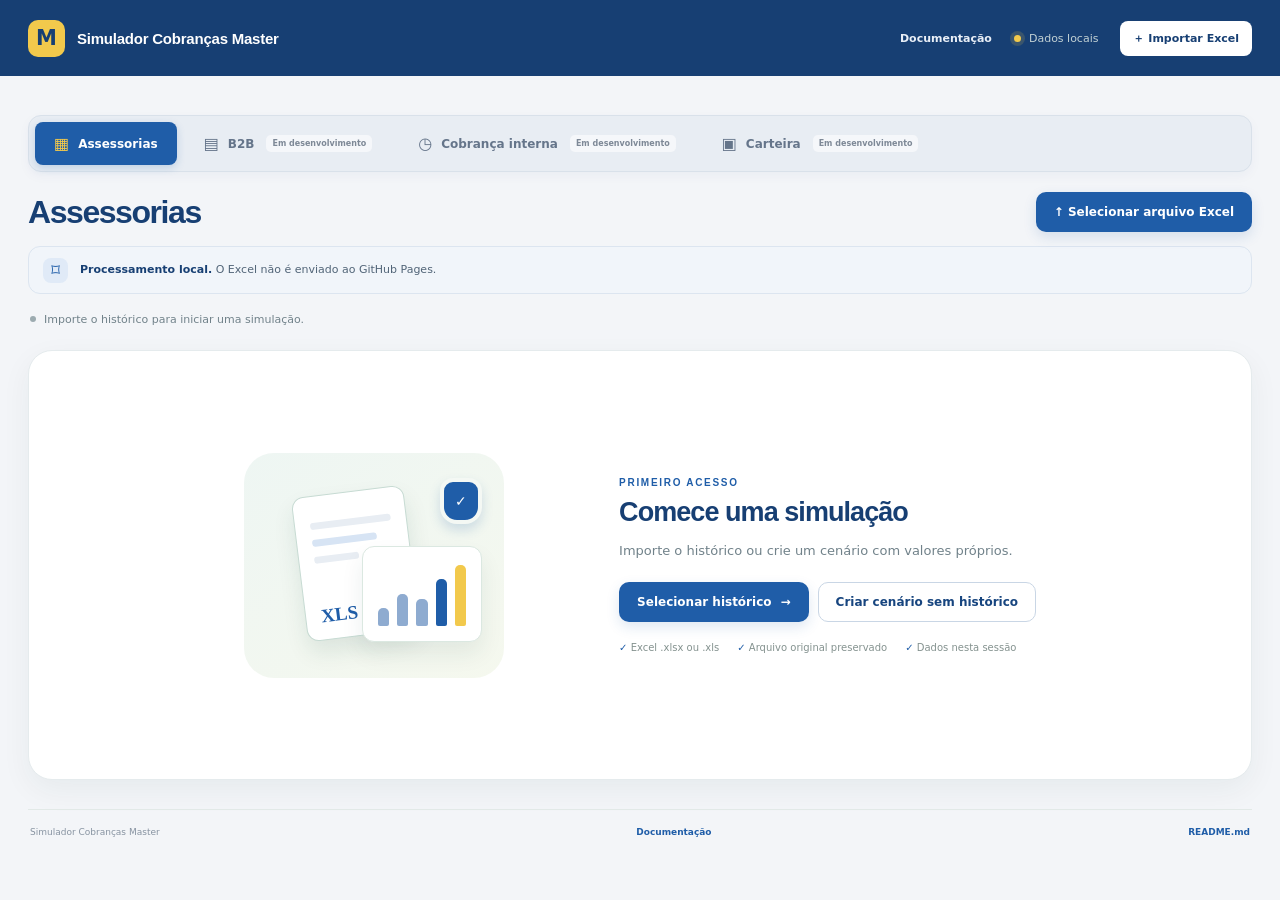
==== commit e87b79c4: "v0.4" ====
--- a/index.html
+++ b/index.html
@@ -3,9 +3,9 @@
 <head>
   <meta charset="utf-8">
   <meta name="viewport" content="width=device-width, initial-scale=1">
-  <meta name="theme-color" content="#102b35">
-  <meta name="description" content="Simulador local de metas e comissões para assessorias de cobrança.">
-  <title>Central de Recuperação | Assessorias</title>
+  <meta name="theme-color" content="#17457F">
+  <meta name="description" content="Simulador Cobranças Master — estudos de metas e comissões.">
+  <title>Simulador Cobranças Master</title>
   <link rel="stylesheet" href="./css/styles.css">
   <script defer src="https://cdn.sheetjs.com/xlsx-0.20.3/package/dist/xlsx.full.min.js"></script>
   <script defer src="./js/app.js"></script>
@@ -13,22 +13,34 @@
 <body>
   <div class="app-frame">
     <header class="topbar">
-      <a class="brand" href="#inicio" aria-label="Central de recuperação - início">
-        <span class="brand-mark">R</span>
-        <span class="brand-copy"><strong>RECUPERAÇÃO</strong><small>INTELIGÊNCIA DE COBRANÇA</small></span>
+      <a class="brand" href="#inicio" aria-label="Simulador Cobranças Master - início">
+        <span class="brand-mark">M</span>
+        <span class="brand-copy"><strong>Simulador Cobranças Master</strong></span>
       </a>
       <div class="topbar-right">
-        <span class="local-indicator"><i></i> Processamento local</span>
-        <button class="button button-light button-sm" id="importTopBtn" type="button">＋ Importar histórico</button>
+        <a class="documentation-link" href="./README.html" target="_blank" rel="noopener">Documentação</a>
+        <span class="local-indicator"><i></i> Dados locais</span>
+        <button class="button button-light button-sm" id="importTopBtn" type="button">＋ Importar Excel</button>
       </div>
     </header>
 
     <main class="main-content" id="inicio">
-      <section class="page-heading">
+      <nav class="module-nav" id="moduleNav" aria-label="Páginas do simulador">
+        <button class="module-button active" type="button" data-module="assessorias" aria-current="page"><span class="module-symbol">▦</span><span>Assessorias</span></button>
+        <button class="module-button" type="button" data-module="b2b"><span class="module-symbol">▤</span><span>B2B</span><small>Em desenvolvimento</small></button>
+        <button class="module-button" type="button" data-module="cobranca"><span class="module-symbol">◷</span><span>Cobrança interna</span><small>Em desenvolvimento</small></button>
+        <button class="module-button" type="button" data-module="carteira"><span class="module-symbol">▣</span><span>Carteira</span><small>Em desenvolvimento</small></button>
+      </nav>
+
+      <section class="module-placeholder hidden" id="modulePlaceholder" aria-live="polite">
+        <div class="placeholder-mark">⌁</div>
+        <span class="development-badge">Em desenvolvimento</span>
+        <h1 id="modulePlaceholderTitle">B2B</h1>
+        <p id="modulePlaceholderText">Esta página será disponibilizada em uma próxima etapa do simulador.</p>
+      </section>
+      <section class="page-heading" id="assessoriasHeading">
         <div>
-          <p class="eyebrow">CENTRAL DE SIMULAÇÃO</p>
-          <h1>Metas e remuneração<br class="mobile-break"> da recuperação</h1>
-          <p class="heading-description">Construa cenários livremente, compare modelos de incentivo e avalie o impacto financeiro antes de propor novas regras.</p>
+          <h1>Assessorias</h1>
         </div>
         <div class="heading-actions">
           <button class="button button-primary" id="importMainBtn" type="button">↑ Selecionar arquivo Excel</button>
@@ -37,9 +49,9 @@
         </div>
       </section>
 
-      <section class="privacy-strip" aria-label="Aviso de privacidade">
+      <section class="privacy-strip" id="privacyStrip" aria-label="Privacidade dos dados">
         <span class="privacy-icon">⌑</span>
-        <p><strong>Arquivo confidencial protegido.</strong> A planilha é lida no seu navegador. Nenhum dado do Excel é enviado, armazenado em servidor ou incluído no projeto do GitHub.</p>
+        <p><strong>Processamento local.</strong> O Excel não é enviado ao GitHub Pages.</p>
       </section>
 
       <div class="status-line" id="statusLine" role="status" aria-live="polite">
@@ -55,8 +67,8 @@
         </div>
         <div class="empty-copy">
           <p class="eyebrow">PRIMEIRO ACESSO</p>
-          <h2>Comece pelo histórico ou simule com valores próprios</h2>
-          <p>Selecione o Excel que contém a aba <strong>“Histórico Assessorias”</strong>. Depois, você poderá usar os números históricos como referência ou substituí-los por metas e regras inteiramente manuais.</p>
+          <h2>Comece uma simulação</h2>
+          <p>Importe o histórico ou crie um cenário com valores próprios.</p>
           <div class="empty-actions">
             <button class="button button-primary" id="emptyImportBtn" type="button">Selecionar histórico <span>→</span></button>
             <button class="button button-outline" id="createManualScenarioBtn" type="button">Criar cenário sem histórico</button>
@@ -69,15 +81,11 @@
 Assessoria Gama"></textarea>
             <button class="button button-primary" id="confirmManualScenarioBtn" type="button">Criar cenário livre</button>
           </div>
-          <div class="empty-hints"><span>✓ Arquivo .xlsx ou .xls</span><span>✓ Não altera o arquivo original</span><span>✓ Dados permanecem nesta sessão</span></div>
+          <div class="empty-hints"><span>✓ Excel .xlsx ou .xls</span><span>✓ Arquivo original preservado</span><span>✓ Dados nesta sessão</span></div>
         </div>
       </section>
 
       <div class="workspace hidden" id="workspace">
-        <nav class="module-nav" aria-label="Módulos da central">
-          <button class="module-button active" type="button" aria-current="page"><span class="module-symbol">▦</span><span>Assessorias</span></button>
-          <button class="module-button module-disabled" type="button" disabled aria-disabled="true"><span class="module-symbol">▤</span><span>B2B</span><small>Em desenvolvimento</small></button>
-        </nav>
 
         <section class="filter-bar" id="historyFilters" aria-label="Filtros do histórico">
           <div class="filter-intro"><span class="filter-glyph">≡</span><div><strong>Recorte do histórico</strong><small>Referência usada nas análises históricas</small></div></div>
@@ -90,9 +98,12 @@
         <div class="data-context" id="dataContext"></div>
         <div class="study-toolbar">
           <div><strong>Estudo atual</strong><span id="studyScopeLabel">Todas as assessorias · filtros do histórico aplicados</span></div>
-          <div class="study-actions">
-            <button class="button button-outline button-sm" id="exportStudyExcelBtn" type="button">↓ Exportar estudo Excel</button>
-            <button class="button button-primary button-sm" id="exportStudyPdfBtn" type="button">▤ Gerar relatório PDF</button>
+          <div class="study-actions export-menu-wrap">
+            <button class="button button-primary button-sm" id="exportMenuToggle" type="button" aria-haspopup="true" aria-expanded="false">↓ Exportar estudo <span aria-hidden="true">⌄</span></button>
+            <div class="export-menu hidden" id="exportMenu" role="menu" aria-label="Formatos de exportação">
+              <button type="button" id="exportExcelOption" role="menuitem"><strong>Excel (.xlsx)</strong><small>Abas com todos os dados e cenários</small></button>
+              <button type="button" id="exportPdfOption" role="menuitem"><strong>PDF</strong><small>Relatório pronto para impressão</small></button>
+            </div>
           </div>
         </div>
 
@@ -107,7 +118,6 @@
           <button class="tab-button active" role="tab" aria-selected="true" data-tab="overview">Visão geral</button>
           <button class="tab-button" role="tab" aria-selected="false" data-tab="targets">Metas e evolução</button>
           <button class="tab-button" role="tab" aria-selected="false" data-tab="commissions">Comissões</button>
-          <button class="tab-button" role="tab" aria-selected="false" data-tab="policy">Política atual</button>
           <button class="tab-button" role="tab" aria-selected="false" data-tab="history">Histórico detalhado</button>
         </nav>
 
@@ -135,7 +145,7 @@
           <article class="surface-card target-builder">
             <div class="builder-heading"><div><span class="step-number">1</span><div><h3>Escolha a base da meta</h3><p>Decida qual parte da recuperação será considerada.</p></div></div></div>
             <div class="builder-grid">
-              <div class="control-block"><label for="targetBasis">Indicador de recuperação</label><select id="targetBasis"><option value="recovered">Recuperado bruto (ativo + cancelado)</option><option value="active">Somente recuperado ativo</option><option value="canceled">Somente recuperado cancelado</option><option value="combined">Ativo + cancelado (soma dos componentes)</option></select><small id="targetBasisHint">O indicador selecionado será usado na meta e na evolução.</small></div>
+              <div class="control-block"><label for="targetBasis">Indicador de recuperação</label><select id="targetBasis"><option value="recovered">Recuperado bruto</option><option value="active">Recuperado ativo</option><option value="canceled">Recuperado cancelado</option></select><small id="targetBasisHint">O indicador selecionado será usado na meta e na evolução.</small></div>
               <div class="control-block"><label for="baselineMode">Referência histórica</label><select id="baselineMode"><option value="average">Média mensal do período</option><option value="last">Último mês completo com dado</option></select><small>A referência usa somente meses com valor disponível para o indicador.</small></div>
               <div class="control-block"><label for="targetMode">Como deseja definir a meta?</label><select id="targetMode"><option value="history_growth">Crescimento sobre o histórico</option><option value="manual">Valor manual por assessoria</option><option value="monthly_growth">Aumento percentual a cada mês</option></select><small>Você pode alterar o método a qualquer momento.</small></div>
             </div>
@@ -162,8 +172,12 @@
             <div class="agency-add-controls"><input id="newAgencyName" type="text" maxlength="80" placeholder="Nome da assessoria" aria-label="Nome da nova assessoria"><button class="button button-outline button-sm" id="addAgencyBtn" type="button">＋ Adicionar</button></div>
           </div>
           <div class="target-highlight" id="targetHighlight"></div>
+          <article class="surface-card target-chart-card" id="targetChartCard">
+            <div class="card-heading"><div><h3>Evolução projetada</h3><p>Meta mensal comparada à referência.</p></div><span class="section-chip">Projeção</span></div>
+            <div id="targetEvolutionChart" class="target-evolution-chart" role="img" aria-label="Gráfico de evolução mensal das metas"></div>
+          </article>
           <article class="surface-card table-card">
-            <div class="card-heading"><div><h3>Metas por assessoria</h3><p>Edite diretamente as metas no modo manual. As demais colunas são recalculadas automaticamente.</p></div><button class="button button-outline button-sm" id="exportTargetsBtn" type="button">↓ Excel do estudo</button></div>
+            <div class="card-heading"><div><h3>Metas por assessoria</h3><p>Edite diretamente as metas no modo manual. As demais colunas são recalculadas automaticamente.</p></div></div>
             <div class="table-wrap"><table><thead><tr><th>Assessoria</th><th class="numeric">Referência mensal</th><th class="numeric">Meta mês 1</th><th class="numeric">Meta mês final</th><th class="numeric">Total projetado</th><th class="numeric">Aumento inicial</th></tr></thead><tbody id="targetsTableBody"></tbody></table></div>
             <p class="table-note" id="targetTableNote">A referência é calculada somente com os meses em que o indicador possui dado válido.</p>
           </article>
@@ -175,63 +189,67 @@
 
         <section class="tab-panel hidden" id="panel-commissions" role="tabpanel">
           <div class="section-heading">
-            <div><p class="eyebrow">CONSTRUTOR DE INCENTIVOS</p><h2>Defina quando e quanto comissionar</h2><p>Crie faixas crescentes ou um gatilho que aumente a comissão de todos os valores quando a assessoria atingir determinado resultado.</p></div>
-            <span class="section-chip chip-accent">Não altera a política vigente</span>
-          </div>
-          <div class="commission-layout">
-            <article class="surface-card rule-editor">
-              <div class="card-heading"><div><h3>Regra de comissão</h3><p>Configure o escopo e a mecânica de remuneração</p></div><span class="editor-icon">％</span></div>
-              <div class="rule-top-controls">
-                <div class="control-block"><label for="ruleScope">Tabela aplicada a</label><select id="ruleScope"><option value="ALL">Todas as assessorias</option></select></div>
-                <div class="control-block"><label for="commissionMode">Mecânica da comissão</label><select id="commissionMode"><option value="progressive">Percentual progressivo por faixa</option><option value="attained">Percentual da faixa atingida</option><option value="threshold_bonus">Gatilho: bônus ao atingir uma meta</option></select></div>
-                <div class="control-block"><label for="commissionBasis">Base de cálculo da comissão</label><select id="commissionBasis"><option value="target">Mesmo indicador da meta</option><option value="recovered">Recuperado bruto</option><option value="active">Somente ativo</option><option value="canceled">Somente cancelado</option><option value="combined">Ativo + cancelado</option></select></div>
+            <div><p class="eyebrow">LABORATÓRIO DE INCENTIVOS</p><h2>Quanto vale oferecer uma comissão melhor?</h2><p>Compare a política atual por aging com uma nova tabela liberada após a assessoria atingir uma meta de recuperação.</p></div>
+            <span class="section-chip chip-accent">Simulação média por aging</span>
+          </div>
+
+          <article class="surface-card table-card current-policy-card">
+            <div class="card-heading"><div><h3>1. Tabela de comissão vigente</h3><p>Referência extraída da política atual do arquivo, sem alteração.</p></div><span class="policy-source" id="currentPolicySource">Origem: arquivo importado</span></div>
+            <div class="table-wrap"><table><thead><tr><th>Faixa de atraso (dias)</th><th class="numeric">Taxa atual B2C</th><th class="numeric">Taxa atual B2B</th></tr></thead><tbody id="currentPolicyTableBody"></tbody></table></div>
+          </article>
+
+          <div class="commission-scenario-layout">
+            <article class="surface-card scenario-editor">
+              <div class="card-heading"><div><h3>2. Configure uma condição para liberar a nova tabela</h3><p>Crie diferentes estudos, por assessoria e critério de desempenho.</p></div><span class="editor-icon">％</span></div>
+              <div class="scenario-management">
+                <div class="control-block"><label for="commissionScenarioSelect">Estudo salvo nesta sessão</label><select id="commissionScenarioSelect"></select></div>
+                <div class="scenario-management-actions"><button class="button button-outline button-sm" id="newCommissionScenarioBtn" type="button">＋ Novo estudo</button><button class="button button-quiet button-sm" id="deleteCommissionScenarioBtn" type="button">Excluir</button></div>
               </div>
-              <div class="mode-explainer" id="modeExplainer">Na forma progressiva, cada percentual incide apenas sobre a parcela do valor dentro daquela faixa.</div>
-              <div id="tierSettings">
-                <div class="tier-table-wrap"><table class="tier-table"><thead><tr><th>A partir de (R$)</th><th>Comissão (%)</th><th aria-label="Ações"></th></tr></thead><tbody id="tiersTableBody"></tbody></table></div>
-                <div class="rule-actions"><button class="button button-outline button-sm" id="addTierBtn" type="button">＋ Adicionar faixa</button><button class="text-button" id="resetRulesBtn" type="button">Restaurar taxa de referência</button></div>
+              <div class="scenario-form-grid">
+                <div class="control-block scenario-name-block"><label for="commissionScenarioName">Nome do estudo</label><input id="commissionScenarioName" type="text" maxlength="90" placeholder="Ex.: Agius — incentivo cancelado"></div>
+                <div class="control-block"><label for="commissionAgency">Assessoria avaliada</label><select id="commissionAgency"></select></div>
+                <div class="control-block"><label for="commissionTriggerBasis">Indicador para atingir a meta</label><select id="commissionTriggerBasis"><option value="canceled">Recuperado cancelado</option><option value="active">Recuperado ativo</option><option value="recovered">Recuperado bruto</option></select></div>
+                <div class="control-block"><label for="commissionTargetMode">Como definir o gatilho?</label><select id="commissionTargetMode"><option value="portfolio_percent">Percentual da carteira cancelada</option><option value="fixed_amount">Valor bruto de recuperação (R$)</option></select></div>
+                <div class="control-block" id="commissionPortfolioField"><label for="commissionPortfolioValue">Carteira cancelada da assessoria (R$)</label><input id="commissionPortfolioValue" type="number" min="0" step="1000" placeholder="Informe o saldo cancelado"><small>Este valor não existe no histórico mensal; informe o saldo atualizado da carteira.</small></div>
+                <div class="control-block" id="commissionPercentField"><label for="commissionTargetPercent">Percentual da carteira a recuperar</label><div class="inline-suffix"><input id="commissionTargetPercent" type="number" min="0" max="100" step="0.1" value="10"><span>%</span></div></div>
+                <div class="control-block hidden" id="commissionFixedField"><label for="commissionTargetAmount">Meta de recuperação (R$)</label><input id="commissionTargetAmount" type="number" min="0" step="1000" placeholder="Ex.: 300000"></div>
               </div>
-              <div id="triggerSettings" class="trigger-settings hidden">
-                <div class="trigger-callout"><strong>Como funciona:</strong> quando a assessoria alcançar o limite configurado, o bônus em pontos percentuais será aplicado sobre toda a base de comissão daquele mês — não apenas sobre o excedente.</div>
-                <div class="trigger-grid">
-                  <div class="control-block"><label for="triggerBasis">Indicador que libera o bônus</label><select id="triggerBasis"><option value="target">Mesmo indicador da meta</option><option value="recovered">Recuperado bruto</option><option value="active">Somente ativo</option><option value="canceled">Somente cancelado</option><option value="combined">Ativo + cancelado</option></select></div>
-                  <div class="control-block"><label for="triggerThreshold">Valor mínimo para liberar (R$)</label><input id="triggerThreshold" type="number" min="0" step="1000" value="500000"></div>
-                  <div class="control-block"><label for="triggerBaseRate">Comissão-base (%)</label><input id="triggerBaseRate" type="number" min="0" max="100" step="0.05" value="8"></div>
-                  <div class="control-block"><label for="triggerBonusRate">Acréscimo ao atingir (p.p.)</label><input id="triggerBonusRate" type="number" min="0" max="100" step="0.05" value="1"></div>
-                </div>
-                <div class="reference-rate" id="triggerReference"></div>
-              </div>
-              <div class="reference-rate" id="referenceRate"></div>
-              <div class="editor-footnote"><strong>Nota de interpretação:</strong> o histórico disponível é agregado por assessoria e mês, não contém a lista individual de títulos. O gatilho simula o efeito financeiro sobre o total da base escolhida; não faz auditoria ou recálculo título a título.</div>
+              <div class="scenario-sentence" id="commissionScenarioSentence">Selecione uma assessoria e informe a carteira para calcular a meta de desbloqueio.</div>
+              <p class="table-note scenario-method-note">A recuperação média atual usa o período selecionado. Se ela já superar o gatilho, a recuperação adicional será zero e o custo será avaliado sobre a média atual. O aging e a composição CPF/CNPJ são estimados pela distribuição histórica da assessoria.</p>
             </article>
-            <article class="surface-card commission-preview">
-              <div class="card-heading"><div><h3>Prévia financeira</h3><p>Impacto do cenário atual sobre o resultado projetado</p></div><span class="preview-tag">Mês 1</span></div>
-              <div id="commissionPreviewMetrics" class="preview-metrics"></div>
-              <div class="preview-foot" id="commissionPreviewFoot"></div>
+            <article class="surface-card commission-scenario-preview">
+              <div class="card-heading"><div><h3>3. Impacto estimado ao atingir o gatilho</h3><p>Projeção mensal comparada ao patamar atual.</p></div><span class="preview-tag">Cenário-alvo</span></div>
+              <div id="commissionScenarioMetrics" class="scenario-metrics"></div>
+              <div id="commissionScenarioDisclaimer" class="preview-foot"></div>
             </article>
           </div>
+
+          <article class="surface-card table-card commission-rates-card">
+            <div class="card-heading"><div><h3>4. Monte a nova tabela por aging</h3><p>As taxas atuais são preservadas para comparação. Edite as novas taxas B2C e B2B para simular o incentivo.</p></div><span class="section-chip">Taxas editáveis</span></div>
+            <div class="table-wrap"><table class="commission-rates-table"><thead><tr><th>Faixa de atraso</th><th class="numeric">Mix histórico</th><th class="numeric">Atual B2C</th><th class="numeric">Atual B2B</th><th class="numeric">Nova B2C</th><th class="numeric">Nova B2B</th></tr></thead><tbody id="commissionRatesTableBody"></tbody></table></div>
+            <p class="table-note">O mix histórico é a participação de cada aging nos valores recuperados da assessoria, no período selecionado. O sistema mantém a distribuição observada e aplica as novas taxas sobre o resultado-alvo.</p>
+          </article>
+
+          <article class="surface-card commission-chart-card">
+            <div class="card-heading"><div><h3>5. Impacto em recuperação e comissão</h3><p>Compare a recuperação média com a meta de desbloqueio e veja o custo da tabela atual frente à nova.</p></div></div>
+            <div id="commissionFeeChart" class="fee-chart"></div>
+          </article>
+
           <article class="surface-card table-card comparison-card">
-            <div class="card-heading"><div><h3>Comparativo por assessoria</h3><p>Comissão histórica média versus nova regra simulada</p></div><button class="button button-outline button-sm" id="exportCommissionBtn" type="button">↓ Excel do estudo</button></div>
-            <div class="table-wrap"><table><thead><tr><th>Assessoria</th><th class="numeric">Base de comissão</th><th class="numeric">Resultado do gatilho</th><th class="numeric">Taxa efetiva simulada</th><th class="numeric">Comissão simulada</th><th class="numeric">Variação de custo</th><th class="numeric">Líquido após comissão</th></tr></thead><tbody id="commissionTableBody"></tbody></table></div>
-            <p class="table-note">Os valores são projeções mensais. A comissão simulada não considera estornos, impostos, custos fixos, elegibilidade individual ou regras contratuais ainda não informadas.</p>
-          </article>
-        </section>
-
-        <section class="tab-panel hidden" id="panel-policy" role="tabpanel">
-          <div class="section-heading"><div><p class="eyebrow">REFERÊNCIA DO ARQUIVO</p><h2>Política atual por faixa de atraso</h2><p>Faixas lidas da seção “Política de Comissionamento” da planilha importada.</p></div><span class="section-chip">Somente leitura</span></div>
-          <div class="policy-callout"><span class="callout-symbol">i</span><p>Esta tabela é mantida como referência do modelo atual. Os novos cenários por volume recuperado ou por gatilho são independentes e não substituem automaticamente as regras B2C/B2B por atraso.</p></div>
-          <article class="surface-card table-card"><div class="card-heading"><div><h3>Percentuais por faixa de atraso</h3><p>Comissão conforme atraso do título</p></div><span class="policy-source" id="policySource">Origem: arquivo importado</span></div><div class="table-wrap"><table><thead><tr><th>Faixa de atraso (dias)</th><th class="numeric">Comissão B2C</th><th class="numeric">Comissão B2B</th></tr></thead><tbody id="policyTableBody"></tbody></table></div></article>
-          <div class="policy-foot" id="policyFoot"></div>
+            <div class="card-heading"><div><h3>Memória de cálculo por aging</h3><p>Distribuição estimada do resultado-alvo e comissão calculada em cada faixa.</p></div></div>
+            <div class="table-wrap"><table><thead><tr><th>Faixa</th><th class="numeric">Participação</th><th class="numeric">Recuperação estimada</th><th class="numeric">Comissão atual</th><th class="numeric">Nova comissão</th><th class="numeric">Diferença</th></tr></thead><tbody id="commissionAgingBreakdownBody"></tbody></table></div>
+          </article>
+          <div class="policy-callout commission-assumption"><span class="callout-symbol">i</span><p><strong>Premissa da estimativa:</strong> o arquivo informa o valor recuperado por aging e a divisão geral de recuperação entre CPF e CNPJ, mas não cruza simultaneamente aging, CPF/CNPJ e situação ativa/cancelada. Para estimar o custo, o simulador aplica a distribuição média de aging da assessoria e sua composição média CPF/CNPJ ao valor-alvo, tratando CPF como B2C e CNPJ como B2B — hipótese que deve ser validada com a regra interna. É uma projeção gerencial, não um cálculo exato por título. A carteira cancelada deve ser informada manualmente quando o gatilho for percentual.</p></div>
         </section>
 
         <section class="tab-panel hidden" id="panel-history" role="tabpanel">
-          <div class="section-heading"><div><p class="eyebrow">DADOS DE ORIGEM</p><h2>Histórico detalhado</h2><p>Registros utilizados nas análises. Linhas de totalização do Excel são ignoradas para evitar duplicidade.</p></div><button class="button button-outline button-sm" id="exportHistoryBtn" type="button">↓ Exportar estudo Excel</button></div>
+          <div class="section-heading"><div><p class="eyebrow">DADOS DE ORIGEM</p><h2>Histórico detalhado</h2><p>Registros utilizados nas análises. Linhas de totalização do Excel são ignoradas para evitar duplicidade.</p></div></div>
           <div class="history-toolbar"><div class="history-search"><span>⌕</span><input type="search" id="historySearch" placeholder="Buscar assessoria ou mês" aria-label="Buscar assessoria ou mês"></div><span class="history-count" id="historyCount"></span></div>
           <article class="surface-card table-card"><div class="table-wrap history-table-wrap"><table><thead><tr><th>Assessoria</th><th>Mês</th><th class="numeric">Cobrança</th><th class="numeric">Recuperado bruto</th><th class="numeric">Ativo</th><th class="numeric">Cancelado</th><th class="numeric">Comissão</th><th class="numeric">Conversão</th><th class="numeric">Custo / recuperação</th></tr></thead><tbody id="historyTableBody"></tbody></table></div></article>
         </section>
       </div>
 
-      <footer class="app-footer"><span>Central de Recuperação <b>·</b> Módulo Assessorias</span><span>Uso interno · Dados processados no dispositivo</span></footer>
+      <footer class="app-footer"><span>Simulador Cobranças Master</span><a href="./README.html" target="_blank" rel="noopener">Documentação</a> <a href="./README.md" target="_blank" rel="noopener">README.md</a></footer>
     </main>
   </div>
   <section id="printReport" aria-hidden="true"></section>
--- a/css/styles.css
+++ b/css/styles.css
@@ -5,17 +5,17 @@
   --muted-2: #93a0a6;
   --line: #e5ebed;
   --line-strong: #d6e0e3;
-  --paper: #f3f6f5;
+  --paper: #F3F5F8;
   --surface: #ffffff;
-  --navy: #102b35;
-  --navy-2: #183d47;
-  --teal: #167d75;
-  --teal-dark: #0d625c;
-  --teal-soft: #e7f4f1;
-  --mint: #a8d8c9;
-  --lime: #d6e76d;
-  --amber: #c78e3e;
-  --amber-soft: #fbf3e6;
+  --navy: #173F73;
+  --navy-2: #24558C;
+  --teal: #1F5DA8;
+  --teal-dark: #17457F;
+  --teal-soft: #E8F0FA;
+  --mint: #C8D9EE;
+  --lime: #F2C94C;
+  --amber: #C18A16;
+  --amber-soft: #FFF7DF;
   --red: #bd5b56;
   --green: #21816c;
   --shadow: 0 10px 30px rgba(18, 48, 58, .055);
@@ -27,7 +27,7 @@
 body { margin: 0; background: var(--paper); color: var(--ink); font-family: "Segoe UI", system-ui, -apple-system, sans-serif; font-size: 14px; -webkit-font-smoothing: antialiased; }
 button, input, select { font: inherit; }
 button { cursor: pointer; }
-button:focus-visible, input:focus-visible, select:focus-visible { outline: 3px solid rgba(22, 125, 117, .22); outline-offset: 2px; }
+button:focus-visible, input:focus-visible, select:focus-visible { outline: 3px solid rgba(31, 93, 168, .22); outline-offset: 2px; }
 .hidden { display: none !important; }
 .visually-hidden { position: absolute !important; width: 1px; height: 1px; padding: 0; margin: -1px; overflow: hidden; clip: rect(0,0,0,0); white-space: nowrap; border: 0; }
 
@@ -51,7 +51,7 @@
 .heading-actions { display: flex; align-items: center; gap: 12px; flex-shrink: 0; }
 .button { border: 1px solid transparent; border-radius: 10px; display: inline-flex; align-items: center; justify-content: center; gap: 9px; padding: 12px 17px; font-weight: 700; font-size: 12px; transition: transform .15s ease, background .15s ease, border-color .15s ease; }
 .button:hover { transform: translateY(-1px); }
-.button-primary { color: #fff; background: var(--teal); box-shadow: 0 5px 13px rgba(22,125,117,.15); }
+.button-primary { color: #fff; background: var(--teal); box-shadow: 0 5px 13px rgba(31,93,168,.15); }
 .button-primary:hover { background: var(--teal-dark); }
 .button-light { color: var(--navy); background: #fff; }
 .button-light:hover { background: var(--lime); }
@@ -454,3 +454,177 @@
   .agency-add-controls { width: 100%; }
   .agency-add-controls input { flex: 1; min-width: 0; }
 }
+
+/* Exportação única e centralizada */
+.study-toolbar { flex-direction: column; align-items: center; justify-content: center; gap: 9px; text-align: center; }
+.study-toolbar > div:first-child { align-items: center; }
+.study-actions { position: relative; justify-content: center; width: 100%; }
+.export-menu-wrap { width: auto; }
+.export-menu { position: absolute; z-index: 20; top: calc(100% + 8px); left: 50%; width: 245px; padding: 6px; border: 1px solid var(--line); border-radius: 12px; background: #fff; box-shadow: 0 14px 34px rgba(16,43,53,.16); transform: translateX(-50%); text-align: left; }
+.export-menu button { width: 100%; padding: 10px 11px; display: flex; flex-direction: column; align-items: flex-start; gap: 3px; border: 0; border-radius: 8px; color: var(--ink); background: #fff; text-align: left; }
+.export-menu button:hover { background: var(--teal-soft); }
+.export-menu button strong { font-size: 11px; }
+.export-menu button small { color: var(--muted); font-size: 9px; }
+
+/* Laboratório de incentivos por aging */
+.current-policy-card { margin-bottom: 15px; }
+.commission-scenario-layout { display: grid; grid-template-columns: minmax(0, 1.3fr) minmax(310px, .9fr); gap: 15px; align-items: stretch; margin-bottom: 15px; }
+.scenario-editor, .commission-scenario-preview { min-width: 0; padding: 20px 22px; }
+.scenario-management { display: grid; grid-template-columns: minmax(180px, 1fr) auto; gap: 10px; align-items: end; margin-bottom: 15px; padding-bottom: 14px; border-bottom: 1px solid var(--line); }
+.scenario-management .control-block, .scenario-form-grid .control-block { min-width: 0; display: flex; flex-direction: column; gap: 7px; }
+.scenario-management-actions { display: flex; gap: 6px; }
+.scenario-management-actions .button { white-space: nowrap; }
+.scenario-form-grid { display: grid; grid-template-columns: 1fr 1fr; gap: 13px; }
+.scenario-name-block { grid-column: 1/-1; }
+.scenario-form-grid input, .scenario-form-grid select { width: 100%; height: 38px; padding: 0 10px; border: 1px solid var(--line-strong); border-radius: 8px; color: var(--ink); background: #fff; font-size: 11px; font-weight: 600; }
+.scenario-form-grid small { color: var(--muted-2); font-size: 9px; line-height: 1.4; }
+.scenario-form-grid .inline-suffix { display: flex; align-items: center; gap: 8px; }
+.scenario-form-grid .inline-suffix input { flex: 1; min-width: 0; }
+.scenario-form-grid .inline-suffix span { color: var(--muted); font-size: 10px; }
+.scenario-sentence { margin-top: 16px; padding: 13px 14px; border-left: 3px solid var(--teal); border-radius: 8px; color: #52666c; background: #f1f7f5; font-size: 11px; line-height: 1.55; }
+.scenario-sentence strong { color: var(--navy); }
+.scenario-method-note { margin: 12px 0 0; }
+.scenario-metrics { display: grid; grid-template-columns: 1fr 1fr; gap: 9px; }
+.scenario-metric { min-width: 0; padding: 11px; border: 1px solid var(--line); border-radius: 10px; background: #fbfcfc; }
+.scenario-metric.highlight { border-color: #c7e0d8; background: #f0f7f4; }
+.scenario-metric span { display: block; min-height: 25px; color: var(--muted); font-size: 9px; line-height: 1.35; }
+.scenario-metric strong { display: block; margin: 4px 0; color: var(--navy); font-size: clamp(13px, 1.5vw, 19px); letter-spacing: -.03em; overflow-wrap: anywhere; }
+.scenario-metric small { display: block; color: var(--muted-2); font-size: 8px; line-height: 1.35; }
+.scenario-metric .positive { color: var(--green); }
+.scenario-metric .negative { color: var(--red); }
+.scenario-empty { grid-column: 1/-1; padding: 24px 10px; color: var(--muted); text-align: center; font-size: 11px; }
+.commission-rates-card, .commission-chart-card, .comparison-card { margin-bottom: 15px; }
+.commission-rates-table { min-width: 760px; }
+.commission-rate-input { width: 95px; height: 32px; padding: 0 8px; border: 1px solid var(--line-strong); border-radius: 7px; color: var(--teal-dark); background: #fff; font-size: 10px; font-weight: 800; text-align: right; }
+.commission-rate-input:focus { outline: 3px solid rgba(31,93,168,.18); border-color: var(--teal); }
+.fee-chart { max-width: 760px; padding: 5px 0; }
+.fee-chart-row { margin-bottom: 17px; }
+.fee-chart-label { display: flex; justify-content: space-between; gap: 12px; margin-bottom: 7px; color: var(--ink-soft); font-size: 10px; }
+.fee-chart-label strong { color: var(--navy); font-size: 11px; }
+.fee-chart-track { height: 13px; overflow: hidden; border-radius: 20px; background: #edf1f0; }
+.fee-chart-fill { height: 100%; border-radius: inherit; min-width: 2px; }
+.fee-chart-fill.current { background: #90a8a7; }
+.fee-chart-fill.new { background: var(--teal); }
+.fee-chart-delta { margin-top: 4px; padding-top: 11px; border-top: 1px solid var(--line); color: var(--muted); font-size: 10px; }
+.fee-chart-delta strong { color: var(--navy); }
+.commission-assumption { margin-top: 2px; }
+.commission-assumption p { line-height: 1.65; }
+.commission-assumption strong { color: var(--navy); }
+
+@media (max-width: 950px) {
+  .commission-scenario-layout { grid-template-columns: 1fr; }
+}
+@media (max-width: 760px) {
+  .study-toolbar { align-items: center; }
+  .study-actions { width: auto; }
+  .study-actions .button { flex: none; padding: 9px 13px; font-size: 10px; }
+  .scenario-management { grid-template-columns: 1fr; }
+  .scenario-management-actions { justify-content: flex-start; }
+  .scenario-form-grid { grid-template-columns: 1fr; }
+  .scenario-name-block { grid-column: auto; }
+  .scenario-metrics { grid-template-columns: 1fr 1fr; }
+  .scenario-editor, .commission-scenario-preview { padding: 16px; }
+  .commission-rate-input { width: 83px; }
+}
+
+.fee-chart-section { margin: 0 0 21px; }
+.fee-chart-section:last-child { margin-bottom: 0; }
+.fee-chart-section h4 { margin: 0 0 12px; color: var(--navy); font: 800 11px "Segoe UI", sans-serif; }
+.print-subsection { margin: 10px 0 16px; break-inside: avoid; }
+.print-subsection h3 { margin: 7px 0 5px; color: #254650; font-size: 10px; }
+.print-scenario-meta { margin: 0 0 8px; color: #667b82; font-size: 8px; line-height: 1.45; }
+@media print {
+  #printReport h2 { break-after: avoid; }
+  .print-subsection { break-inside: avoid; }
+  .print-table { font-size: 7px; }
+  .print-table th, .print-table td { padding: 4px 5px; }
+}
+
+
+/* Identidade visual Master: azul, amarelo, branco e cinza. */
+.topbar { background: #173F73; }
+.brand { gap: 12px; }
+.brand-mark { color: #173F73; background: #F2C94C; border-radius: 10px; }
+.brand-copy { gap: 0; }
+.brand-copy strong { color: #fff; font-size: 15px; letter-spacing: -.015em; text-transform: none; }
+.documentation-link { color: #E9EFF7; text-decoration: none; font-size: 11px; font-weight: 700; }
+.documentation-link:hover { color: #F2C94C; text-decoration: underline; }
+.page-heading { margin-top: 20px; margin-bottom: 14px; align-items: center; }
+.page-heading h1 { margin: 0; font-size: clamp(24px, 2.6vw, 32px); color: #173F73; }
+.privacy-strip { background: #F1F5FA; border-color: #DCE5F0; color: #516477; }
+.privacy-strip strong { color: #173F73; }
+.privacy-icon { background: #E0EAF7; color: #1F5DA8; }
+.module-nav { position: relative; z-index: 3; width: 100%; margin: 0 0 15px; padding: 6px; border-color: #D9E1EA; border-radius: 13px; background: #E8EDF3; box-shadow: 0 4px 12px rgba(23,63,115,.04); }
+.module-button { min-height: 43px; padding: 0 19px; color: #65758A; font-size: 12px; }
+.module-button.active { color: #fff; background: #1F5DA8; box-shadow: 0 3px 9px rgba(31,93,168,.2); }
+.module-button.active .module-symbol { color: #F2C94C; }
+.module-button small { color: #7E8997; background: #F5F7FA; }
+.module-placeholder { min-height: 360px; margin: 24px 0; padding: 55px 24px; display: flex; align-items: center; flex-direction: column; justify-content: center; border: 1px solid #DCE3EC; border-radius: 20px; background: #fff; box-shadow: var(--shadow); text-align: center; }
+.placeholder-mark { width: 52px; height: 52px; margin-bottom: 18px; display: grid; place-items: center; border-radius: 15px; color: #173F73; background: #FFF3C8; font-size: 27px; font-weight: 800; }
+.development-badge { padding: 6px 10px; border-radius: 30px; color: #8B6B0B; background: #FFF5D6; font-size: 10px; font-weight: 800; }
+.module-placeholder h1 { margin: 14px 0 7px; color: #173F73; font-size: 30px; }
+.module-placeholder p { max-width: 460px; margin: 0; color: #758194; font-size: 13px; line-height: 1.55; }
+.button-primary { background: #1F5DA8; }
+.button-primary:hover { background: #17457F; }
+.button-light:hover { background: #FFF3C8; }
+.button-outline { color: #17457F; border-color: #C9D6E5; }
+.button-outline:hover { background: #EEF3FA; border-color: #AFC4DE; }
+.tabs { background: #E8EDF3; border-color: #D9E1EA; }
+.tab-button.active { color: #173F73; box-shadow: inset 0 -3px 0 #F2C94C, 0 2px 7px rgba(23,63,115,.07); }
+.metric-primary { background: #173F73; border-color: #173F73; }
+.metric-primary .metric-mark { color: #F2C94C; }
+.target-highlight { background: #173F73; }
+.target-kpi strong.accent { color: #F2C94C; }
+.target-chart-card { padding: 20px 22px 15px; margin: 0 0 15px; }
+.target-evolution-chart { width: 100%; }
+.target-chart-svg { display: block; width: 100%; height: auto; min-height: 210px; overflow: visible; }
+.chart-legend { display: flex; flex-wrap: wrap; gap: 18px; margin: 0 0 6px 4px; color: #65758A; font-size: 10px; }
+.chart-legend span { display: inline-flex; align-items: center; gap: 7px; }
+.chart-legend i { width: 18px; height: 3px; display: inline-block; border-radius: 3px; }
+.chart-legend .legend-blue { background: #1F5DA8; }
+.chart-legend .legend-yellow { background: #E2B52D; }
+.chart-empty { padding: 30px 10px; color: #8793A1; text-align: center; font-size: 11px; }
+.print-chart { margin: 8px 0 12px; padding: 8px; border: 1px solid #E3E9F0; border-radius: 8px; }
+.print-chart .target-chart-svg { max-height: 240px; }
+/* Menos ruído textual: títulos e controles têm prioridade visual. */
+.section-heading { margin-bottom: 15px; }
+.section-heading .eyebrow { display: none; }
+.section-heading p:not(.eyebrow) { max-width: 680px; font-size: 10px; }
+.builder-heading p, .control-block small { font-size: 9px; }
+.table-note, .reference-rate, .policy-foot { font-size: 9px; }
+.app-footer { color: #8793A1; }
+.app-footer a { color: #1F5DA8; text-decoration: none; font-weight: 700; }
+.app-footer a:hover { text-decoration: underline; }
+@media (max-width: 760px) {
+  .topbar { padding: 0 14px; }
+  .brand-copy strong { font-size: 12px; }
+  .documentation-link { display: none; }
+  .module-nav { display: grid; grid-template-columns: repeat(2, minmax(0, 1fr)); gap: 5px; }
+  .module-button { width: 100%; min-height: 41px; padding: 0 7px; font-size: 10px; }
+  .module-button small { display: none; }
+  .page-heading { margin-top: 15px; }
+  .page-heading h1 { font-size: 25px; }
+  .target-chart-card { padding: 15px 12px 10px; }
+  .target-chart-svg { min-height: 165px; }
+  .chart-legend { gap: 10px; font-size: 9px; }
+  .module-placeholder { min-height: 300px; padding: 36px 20px; }
+}
+
+/* Acabamento da paleta azul/amarelo/cinza. */
+.local-indicator i { background: #F2C94C; box-shadow: 0 0 0 4px rgba(242,201,76,.16); }
+.sheet-shape span { background: #E8EDF3; }
+.sheet-shape span:nth-child(2) { background: #D7E4F4; }
+.chart-shape i { background: #8EABD0; }
+.chart-shape i:nth-child(4) { background: #1F5DA8; }
+.chart-shape i:nth-child(5) { background: #F2C94C; }
+.shield-shape { background: #1F5DA8; box-shadow: 0 6px 12px rgba(31,93,168,.18); }
+.ranking-fill { background: linear-gradient(90deg, #83A8D4, #1F5DA8); }
+.insight-message { border-left-color: #F2C94C; background: #FFF9E8; }
+.chip-accent { border-color: #EEDB9C; color: #85650D; background: #FFF8E2; }
+.growth-input-wrap input, .table-number-input { border-color: #D4DFEC; }
+.trigger-callout { color: #6B5B31; background: #FFF9E8; }
+.scenario-sentence { border-left-color: #1F5DA8; background: #EFF4FA; }
+.print-kicker { color: #1F5DA8; }
+.empty-state.drag-over, .page-heading.drag-over { background-color: #F3F7FC; }
+
+.section-heading p:not(.eyebrow) { display: none; }
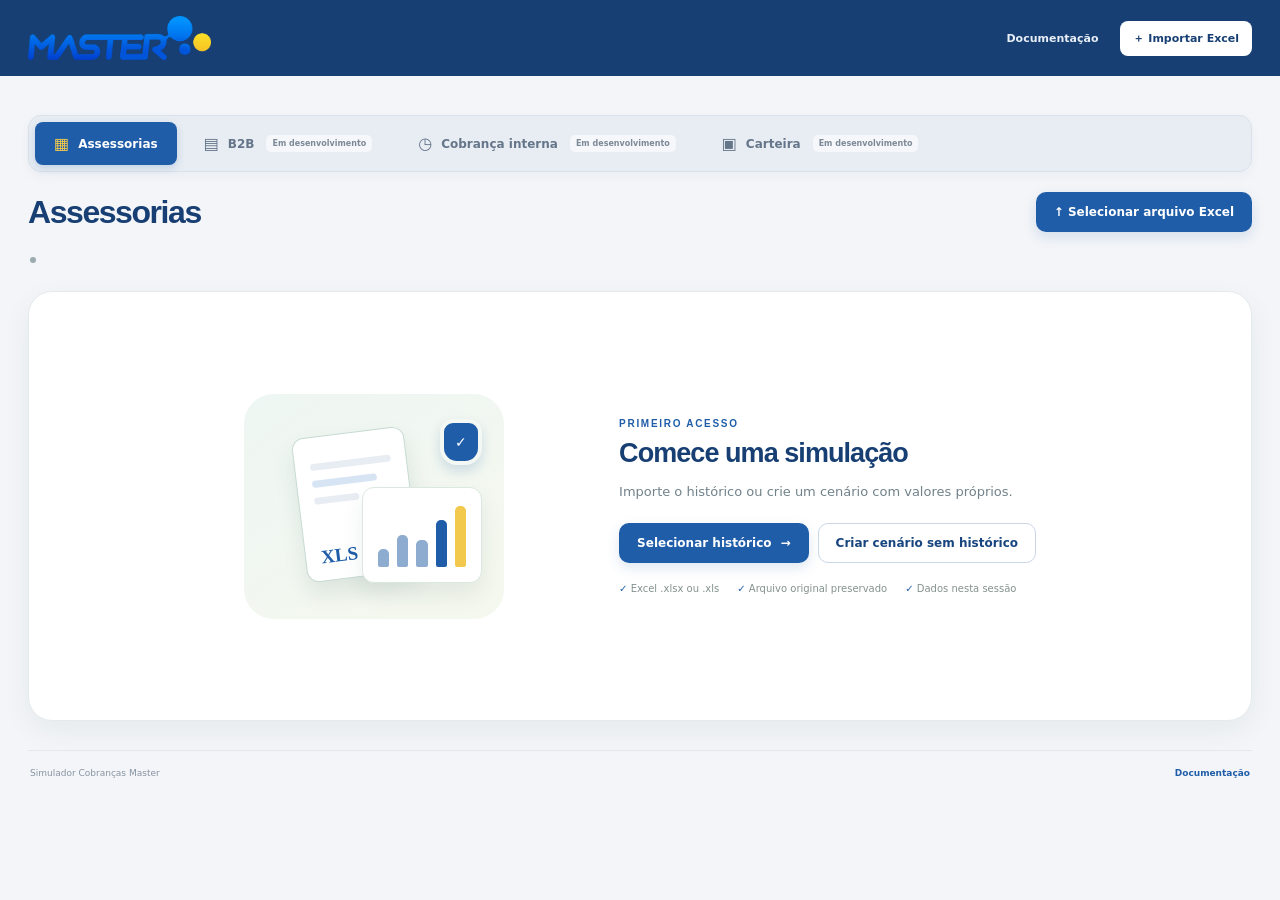
==== commit 92a7f112: "v0.5" ====
--- a/index.html
+++ b/index.html
@@ -6,6 +6,8 @@
   <meta name="theme-color" content="#17457F">
   <meta name="description" content="Simulador Cobranças Master — estudos de metas e comissões.">
   <title>Simulador Cobranças Master</title>
+  <link rel="icon" type="image/png" href="./img/simbolo-master.png">
+  <link rel="apple-touch-icon" href="./img/simbolo-master.png">
   <link rel="stylesheet" href="./css/styles.css">
   <script defer src="https://cdn.sheetjs.com/xlsx-0.20.3/package/dist/xlsx.full.min.js"></script>
   <script defer src="./js/app.js"></script>
@@ -14,12 +16,11 @@
   <div class="app-frame">
     <header class="topbar">
       <a class="brand" href="#inicio" aria-label="Simulador Cobranças Master - início">
-        <span class="brand-mark">M</span>
-        <span class="brand-copy"><strong>Simulador Cobranças Master</strong></span>
+        <img class="brand-logo" src="./img/logo-master.png" alt="Simulador Cobranças Master" onerror="this.hidden=true; this.nextElementSibling.hidden=false">
+        <span class="brand-fallback" hidden>Simulador Cobranças Master</span>
       </a>
       <div class="topbar-right">
         <a class="documentation-link" href="./README.html" target="_blank" rel="noopener">Documentação</a>
-        <span class="local-indicator"><i></i> Dados locais</span>
         <button class="button button-light button-sm" id="importTopBtn" type="button">＋ Importar Excel</button>
       </div>
     </header>
@@ -49,14 +50,10 @@
         </div>
       </section>
 
-      <section class="privacy-strip" id="privacyStrip" aria-label="Privacidade dos dados">
-        <span class="privacy-icon">⌑</span>
-        <p><strong>Processamento local.</strong> O Excel não é enviado ao GitHub Pages.</p>
-      </section>
 
       <div class="status-line" id="statusLine" role="status" aria-live="polite">
-        <span class="status-dot"></span><span id="statusText">Importe o histórico para iniciar uma simulação.</span>
-        <span class="status-file" id="statusFile"></span>
+        <span class="status-dot"></span><span id="statusText"></span>
+        <span class="status-file hidden" id="statusFile" aria-hidden="true"></span>
       </div>
 
       <section class="empty-state" id="emptyState">
@@ -95,7 +92,6 @@
           <label class="toggle-control" for="includePartial"><input id="includePartial" type="checkbox"><span class="toggle-track"></span><span>Incluir parcial</span></label>
         </section>
 
-        <div class="data-context" id="dataContext"></div>
         <div class="study-toolbar">
           <div><strong>Estudo atual</strong><span id="studyScopeLabel">Todas as assessorias · filtros do histórico aplicados</span></div>
           <div class="study-actions export-menu-wrap">
@@ -145,26 +141,26 @@
           <article class="surface-card target-builder">
             <div class="builder-heading"><div><span class="step-number">1</span><div><h3>Escolha a base da meta</h3><p>Decida qual parte da recuperação será considerada.</p></div></div></div>
             <div class="builder-grid">
-              <div class="control-block"><label for="targetBasis">Indicador de recuperação</label><select id="targetBasis"><option value="recovered">Recuperado bruto</option><option value="active">Recuperado ativo</option><option value="canceled">Recuperado cancelado</option></select><small id="targetBasisHint">O indicador selecionado será usado na meta e na evolução.</small></div>
-              <div class="control-block"><label for="baselineMode">Referência histórica</label><select id="baselineMode"><option value="average">Média mensal do período</option><option value="last">Último mês completo com dado</option></select><small>A referência usa somente meses com valor disponível para o indicador.</small></div>
-              <div class="control-block"><label for="targetMode">Como deseja definir a meta?</label><select id="targetMode"><option value="history_growth">Crescimento sobre o histórico</option><option value="manual">Valor manual por assessoria</option><option value="monthly_growth">Aumento percentual a cada mês</option></select><small>Você pode alterar o método a qualquer momento.</small></div>
+              <div class="control-block"><label for="targetBasis">Indicador de recuperação</label><select id="targetBasis"><option value="recovered">Recuperado bruto</option><option value="active">Recuperado ativo</option><option value="canceled">Recuperado cancelado</option></select></div>
+              <div class="control-block"><label for="baselineMode">Referência histórica</label><select id="baselineMode"><option value="average">Média mensal do período</option><option value="last">Último mês completo com dado</option></select></div>
+              <div class="control-block"><label for="targetMode">Como deseja definir a meta?</label><select id="targetMode"><option value="history_growth">Crescimento sobre o histórico</option><option value="manual">Valor manual por assessoria</option><option value="monthly_growth">Aumento percentual a cada mês</option></select></div>
             </div>
             <div class="builder-divider"></div>
             <div class="mode-controls" id="historyGrowthControls">
               <div class="control-block control-growth"><div class="growth-label"><label for="growthNumber">Aumento inicial sobre a referência</label><div class="growth-input-wrap"><input id="growthNumber" type="number" min="0" max="1000" step="0.5" value="10"><span>%</span></div></div><input id="growthSlider" type="range" min="0" max="100" step="1" value="10"><div class="range-markers"><span>0%</span><span>50%</span><span>100%</span></div></div>
-              <p class="mode-description">A meta mensal será a média histórica (ou último mês disponível) acrescida do percentual informado. O valor fica constante ao longo da projeção.</p>
+              
             </div>
             <div class="mode-controls hidden" id="monthlyGrowthControls">
-              <div class="control-block"><label for="monthlyGrowthRate">Crescimento composto mensal</label><div class="inline-suffix"><input id="monthlyGrowthRate" type="number" min="0" max="100" step="0.25" value="2"><span>% ao mês</span></div><small>Aplicado sobre a meta do mês anterior.</small></div>
-              <div class="control-block"><label for="projectionMonths">Quantidade de meses projetados</label><input id="projectionMonths" type="number" min="1" max="36" step="1" value="12"><small>Você pode projetar de 1 a 36 meses.</small></div>
-              <div class="control-block"><label for="growthNumberMonthly">Aumento inicial sobre a referência</label><div class="inline-suffix"><input id="growthNumberMonthly" type="number" min="0" max="1000" step="0.5" value="0"><span>% no mês 1</span></div><small>Opcional; depois incide o crescimento mensal composto.</small></div>
+              <div class="control-block"><label for="monthlyGrowthRate">Crescimento composto mensal</label><div class="inline-suffix"><input id="monthlyGrowthRate" type="number" min="0" max="100" step="0.25" value="2"><span>% ao mês</span></div></div>
+              <div class="control-block"><label for="projectionMonths">Quantidade de meses projetados</label><input id="projectionMonths" type="number" min="1" max="36" step="1" value="12"></div>
+              <div class="control-block"><label for="growthNumberMonthly">Aumento inicial sobre a referência</label><div class="inline-suffix"><input id="growthNumberMonthly" type="number" min="0" max="1000" step="0.5" value="0"><span>% no mês 1</span></div></div>
             </div>
             <div class="mode-controls hidden" id="manualControls">
-              <div class="control-block"><label for="manualFillValue">Valor para preencher todas as assessorias</label><div class="inline-suffix"><span>R$</span><input id="manualFillValue" type="number" min="0" step="100" placeholder="Ex.: 150000"></div><small>Depois de aplicar, você ainda poderá personalizar cada assessoria na tabela.</small></div>
-              <div class="control-block manual-apply-block"><label>Preenchimento em lote</label><button class="button button-outline" id="applyManualAllBtn" type="button">Aplicar valor a todas</button><small>O preenchimento substitui os valores manuais atuais.</small></div>
-              <p class="mode-description">No modo manual, não há obrigação de seguir a média histórica. Cada assessoria recebe uma meta fixa, editável individualmente.</p>
-            </div>
-            <div class="builder-footer"><span id="targetModeNote">A meta será calculada a partir da referência histórica.</span><span class="coverage-note" id="targetCoverageNote"></span></div>
+              <div class="control-block"><label for="manualFillValue">Valor para preencher todas as assessorias</label><div class="inline-suffix"><span>R$</span><input id="manualFillValue" type="number" min="0" step="100" placeholder="Ex.: 150000"></div></div>
+              <div class="control-block manual-apply-block"><label>Preenchimento em lote</label><button class="button button-outline" id="applyManualAllBtn" type="button">Aplicar valor a todas</button></div>
+              
+            </div>
+            <div class="builder-footer"></div>
           </article>
 
           <div class="agency-add-strip">
@@ -179,7 +175,6 @@
           <article class="surface-card table-card">
             <div class="card-heading"><div><h3>Metas por assessoria</h3><p>Edite diretamente as metas no modo manual. As demais colunas são recalculadas automaticamente.</p></div></div>
             <div class="table-wrap"><table><thead><tr><th>Assessoria</th><th class="numeric">Referência mensal</th><th class="numeric">Meta mês 1</th><th class="numeric">Meta mês final</th><th class="numeric">Total projetado</th><th class="numeric">Aumento inicial</th></tr></thead><tbody id="targetsTableBody"></tbody></table></div>
-            <p class="table-note" id="targetTableNote">A referência é calculada somente com os meses em que o indicador possui dado válido.</p>
           </article>
           <article class="surface-card table-card evolution-card">
             <div class="card-heading"><div><h3>Evolução mensal consolidada</h3><p>Soma das metas das assessorias em cada mês projetado.</p></div><span class="section-chip" id="evolutionPeriodChip">12 meses</span></div>
@@ -210,12 +205,11 @@
                 <div class="control-block"><label for="commissionAgency">Assessoria avaliada</label><select id="commissionAgency"></select></div>
                 <div class="control-block"><label for="commissionTriggerBasis">Indicador para atingir a meta</label><select id="commissionTriggerBasis"><option value="canceled">Recuperado cancelado</option><option value="active">Recuperado ativo</option><option value="recovered">Recuperado bruto</option></select></div>
                 <div class="control-block"><label for="commissionTargetMode">Como definir o gatilho?</label><select id="commissionTargetMode"><option value="portfolio_percent">Percentual da carteira cancelada</option><option value="fixed_amount">Valor bruto de recuperação (R$)</option></select></div>
-                <div class="control-block" id="commissionPortfolioField"><label for="commissionPortfolioValue">Carteira cancelada da assessoria (R$)</label><input id="commissionPortfolioValue" type="number" min="0" step="1000" placeholder="Informe o saldo cancelado"><small>Este valor não existe no histórico mensal; informe o saldo atualizado da carteira.</small></div>
+                <div class="control-block" id="commissionPortfolioField"><label for="commissionPortfolioValue">Carteira cancelada da assessoria (R$)</label><input id="commissionPortfolioValue" type="number" min="0" step="1000" placeholder="Informe o saldo cancelado"></div>
                 <div class="control-block" id="commissionPercentField"><label for="commissionTargetPercent">Percentual da carteira a recuperar</label><div class="inline-suffix"><input id="commissionTargetPercent" type="number" min="0" max="100" step="0.1" value="10"><span>%</span></div></div>
                 <div class="control-block hidden" id="commissionFixedField"><label for="commissionTargetAmount">Meta de recuperação (R$)</label><input id="commissionTargetAmount" type="number" min="0" step="1000" placeholder="Ex.: 300000"></div>
               </div>
               <div class="scenario-sentence" id="commissionScenarioSentence">Selecione uma assessoria e informe a carteira para calcular a meta de desbloqueio.</div>
-              <p class="table-note scenario-method-note">A recuperação média atual usa o período selecionado. Se ela já superar o gatilho, a recuperação adicional será zero e o custo será avaliado sobre a média atual. O aging e a composição CPF/CNPJ são estimados pela distribuição histórica da assessoria.</p>
             </article>
             <article class="surface-card commission-scenario-preview">
               <div class="card-heading"><div><h3>3. Impacto estimado ao atingir o gatilho</h3><p>Projeção mensal comparada ao patamar atual.</p></div><span class="preview-tag">Cenário-alvo</span></div>
@@ -227,7 +221,6 @@
           <article class="surface-card table-card commission-rates-card">
             <div class="card-heading"><div><h3>4. Monte a nova tabela por aging</h3><p>As taxas atuais são preservadas para comparação. Edite as novas taxas B2C e B2B para simular o incentivo.</p></div><span class="section-chip">Taxas editáveis</span></div>
             <div class="table-wrap"><table class="commission-rates-table"><thead><tr><th>Faixa de atraso</th><th class="numeric">Mix histórico</th><th class="numeric">Atual B2C</th><th class="numeric">Atual B2B</th><th class="numeric">Nova B2C</th><th class="numeric">Nova B2B</th></tr></thead><tbody id="commissionRatesTableBody"></tbody></table></div>
-            <p class="table-note">O mix histórico é a participação de cada aging nos valores recuperados da assessoria, no período selecionado. O sistema mantém a distribuição observada e aplica as novas taxas sobre o resultado-alvo.</p>
           </article>
 
           <article class="surface-card commission-chart-card">
@@ -249,7 +242,7 @@
         </section>
       </div>
 
-      <footer class="app-footer"><span>Simulador Cobranças Master</span><a href="./README.html" target="_blank" rel="noopener">Documentação</a> <a href="./README.md" target="_blank" rel="noopener">README.md</a></footer>
+      <footer class="app-footer"><span>Simulador Cobranças Master</span><a href="./README.html" target="_blank" rel="noopener">Documentação</a></footer>
     </main>
   </div>
   <section id="printReport" aria-hidden="true"></section>
--- a/css/styles.css
+++ b/css/styles.css
@@ -628,3 +628,13 @@
 .empty-state.drag-over, .page-heading.drag-over { background-color: #F3F7FC; }
 
 .section-heading p:not(.eyebrow) { display: none; }
+
+/* Identidade oficial Master */
+.brand { min-width: 0; }
+.brand-logo { display: block; width: auto; max-width: min(250px, 38vw); height: 44px; object-fit: contain; object-position: left center; }
+.brand-fallback { color: #fff; font-size: 15px; font-weight: 800; letter-spacing: -.01em; }
+.status-file { display: none !important; }
+@media (max-width: 760px) {
+  .brand-logo { max-width: min(205px, 52vw); height: 37px; }
+  .brand-fallback { font-size: 12px; }
+}
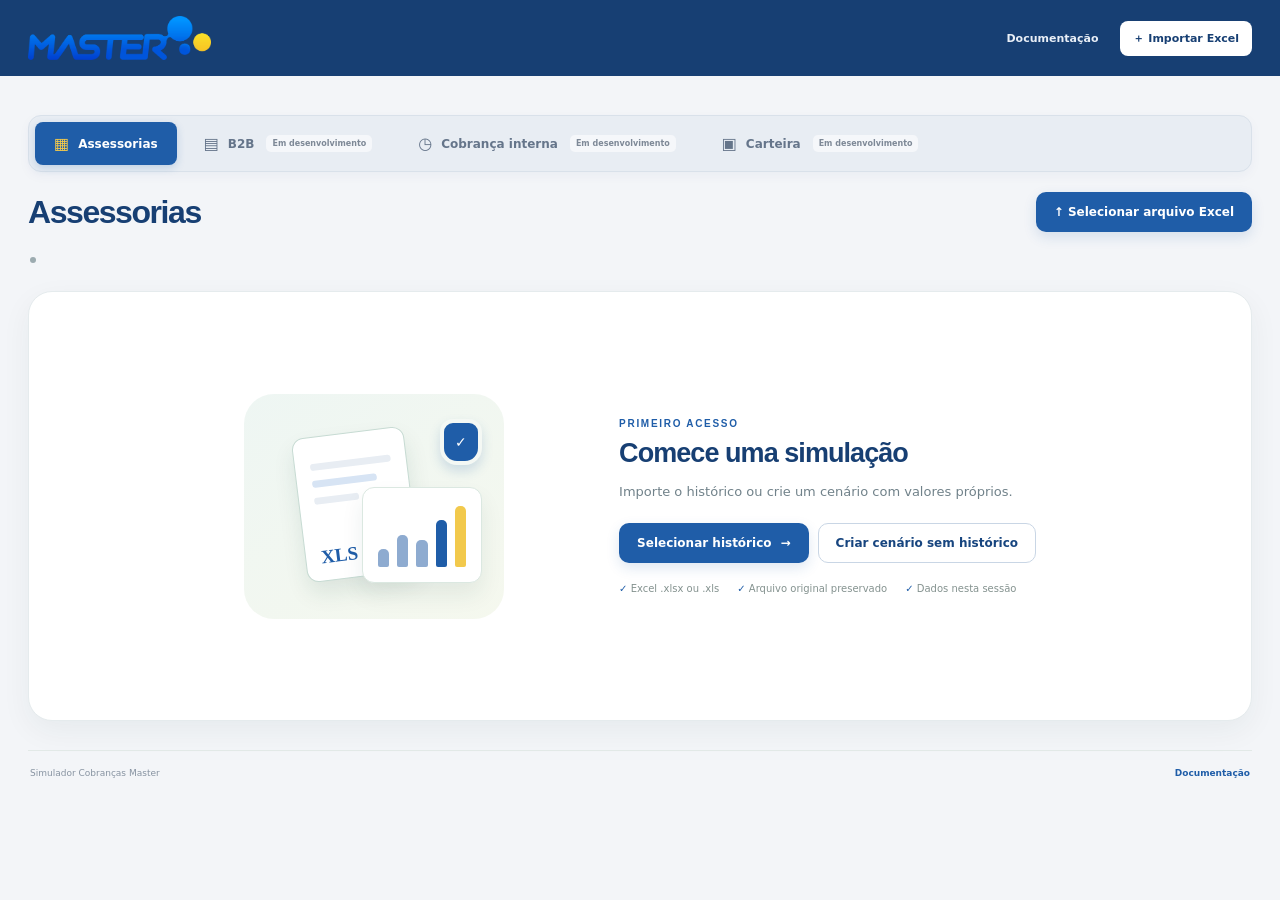
==== commit 59e9d8d3: "v0.6" ====
--- a/index.html
+++ b/index.html
@@ -141,10 +141,13 @@
           <article class="surface-card target-builder">
             <div class="builder-heading"><div><span class="step-number">1</span><div><h3>Escolha a base da meta</h3><p>Decida qual parte da recuperação será considerada.</p></div></div></div>
             <div class="builder-grid">
-              <div class="control-block"><label for="targetBasis">Indicador de recuperação</label><select id="targetBasis"><option value="recovered">Recuperado bruto</option><option value="active">Recuperado ativo</option><option value="canceled">Recuperado cancelado</option></select></div>
+              <div class="control-block"><label for="targetHistoryView">Base histórica</label><select id="targetHistoryView"><option value="monthly">Histórico mensal</option><option value="aging">Aging da dívida</option><option value="document">Tipo de documento</option><option value="due_year">Ano de vencimento</option></select></div>
+              <div class="control-block" id="targetBasisBlock"><label for="targetBasis">Indicador de recuperação</label><select id="targetBasis"><option value="recovered">Recuperado bruto</option><option value="active">Recuperado ativo</option><option value="canceled">Recuperado cancelado</option></select></div>
+              <div class="control-block hidden" id="targetDetailFilterBlock"><label for="targetDetailFilter" id="targetDetailFilterLabel">Detalhamento</label><select id="targetDetailFilter"></select></div>
               <div class="control-block"><label for="baselineMode">Referência histórica</label><select id="baselineMode"><option value="average">Média mensal do período</option><option value="last">Último mês completo com dado</option></select></div>
               <div class="control-block"><label for="targetMode">Como deseja definir a meta?</label><select id="targetMode"><option value="history_growth">Crescimento sobre o histórico</option><option value="manual">Valor manual por assessoria</option><option value="monthly_growth">Aumento percentual a cada mês</option></select></div>
             </div>
+            <p class="target-source-note hidden" id="targetSourceNote"></p>
             <div class="builder-divider"></div>
             <div class="mode-controls" id="historyGrowthControls">
               <div class="control-block control-growth"><div class="growth-label"><label for="growthNumber">Aumento inicial sobre a referência</label><div class="growth-input-wrap"><input id="growthNumber" type="number" min="0" max="1000" step="0.5" value="10"><span>%</span></div></div><input id="growthSlider" type="range" min="0" max="100" step="1" value="10"><div class="range-markers"><span>0%</span><span>50%</span><span>100%</span></div></div>
--- a/css/styles.css
+++ b/css/styles.css
@@ -353,7 +353,8 @@
 .step-number { width: 28px; height: 28px; flex: 0 0 28px; display: grid; place-items: center; border-radius: 9px; color: var(--teal-dark); background: var(--teal-soft); font-size: 12px; font-weight: 800; }
 .builder-heading h3 { margin: 0 0 4px; color: var(--navy); font: 800 14px "Segoe UI", sans-serif; }
 .builder-heading p { margin: 0; color: var(--muted-2); font-size: 10px; }
-.builder-grid { display: grid; grid-template-columns: 1.1fr .9fr 1.1fr; gap: 16px; }
+.builder-grid { display: grid; grid-template-columns: 1.1fr 1.1fr .9fr 1.1fr 1.1fr; gap: 14px; }
+.target-source-note { margin: 10px 0 0; color: #68788B; font-size: 12px; line-height: 1.45; }
 .builder-grid .control-block, .trigger-grid .control-block { min-width: 0; display: flex; flex-direction: column; gap: 8px; }
 .control-block select, .control-block input:not([type="range"]) { width: 100%; height: 38px; padding: 0 10px; border: 1px solid var(--line-strong); border-radius: 8px; color: var(--ink); background-color: #fff; font-size: 11px; font-weight: 600; }
 .control-block input:disabled, .control-block select:disabled { opacity: .6; cursor: not-allowed; background: #f2f5f4; }
@@ -406,7 +407,7 @@
 
 @media (max-width: 1100px) {
   .builder-grid { grid-template-columns: 1fr 1fr; }
-  .builder-grid .control-block:last-child { grid-column: 1/-1; }
+  .builder-grid .control-block:last-child { grid-column: auto; }
 }
 @media (max-width: 760px) {
   .module-nav { width: 100%; }
@@ -583,6 +584,7 @@
 .chart-legend i { width: 18px; height: 3px; display: inline-block; border-radius: 3px; }
 .chart-legend .legend-blue { background: #1F5DA8; }
 .chart-legend .legend-yellow { background: #E2B52D; }
+.chart-legend .legend-gray { background: #7E8A98; }
 .chart-empty { padding: 30px 10px; color: #8793A1; text-align: center; font-size: 11px; }
 .print-chart { margin: 8px 0 12px; padding: 8px; border: 1px solid #E3E9F0; border-radius: 8px; }
 .print-chart .target-chart-svg { max-height: 240px; }
